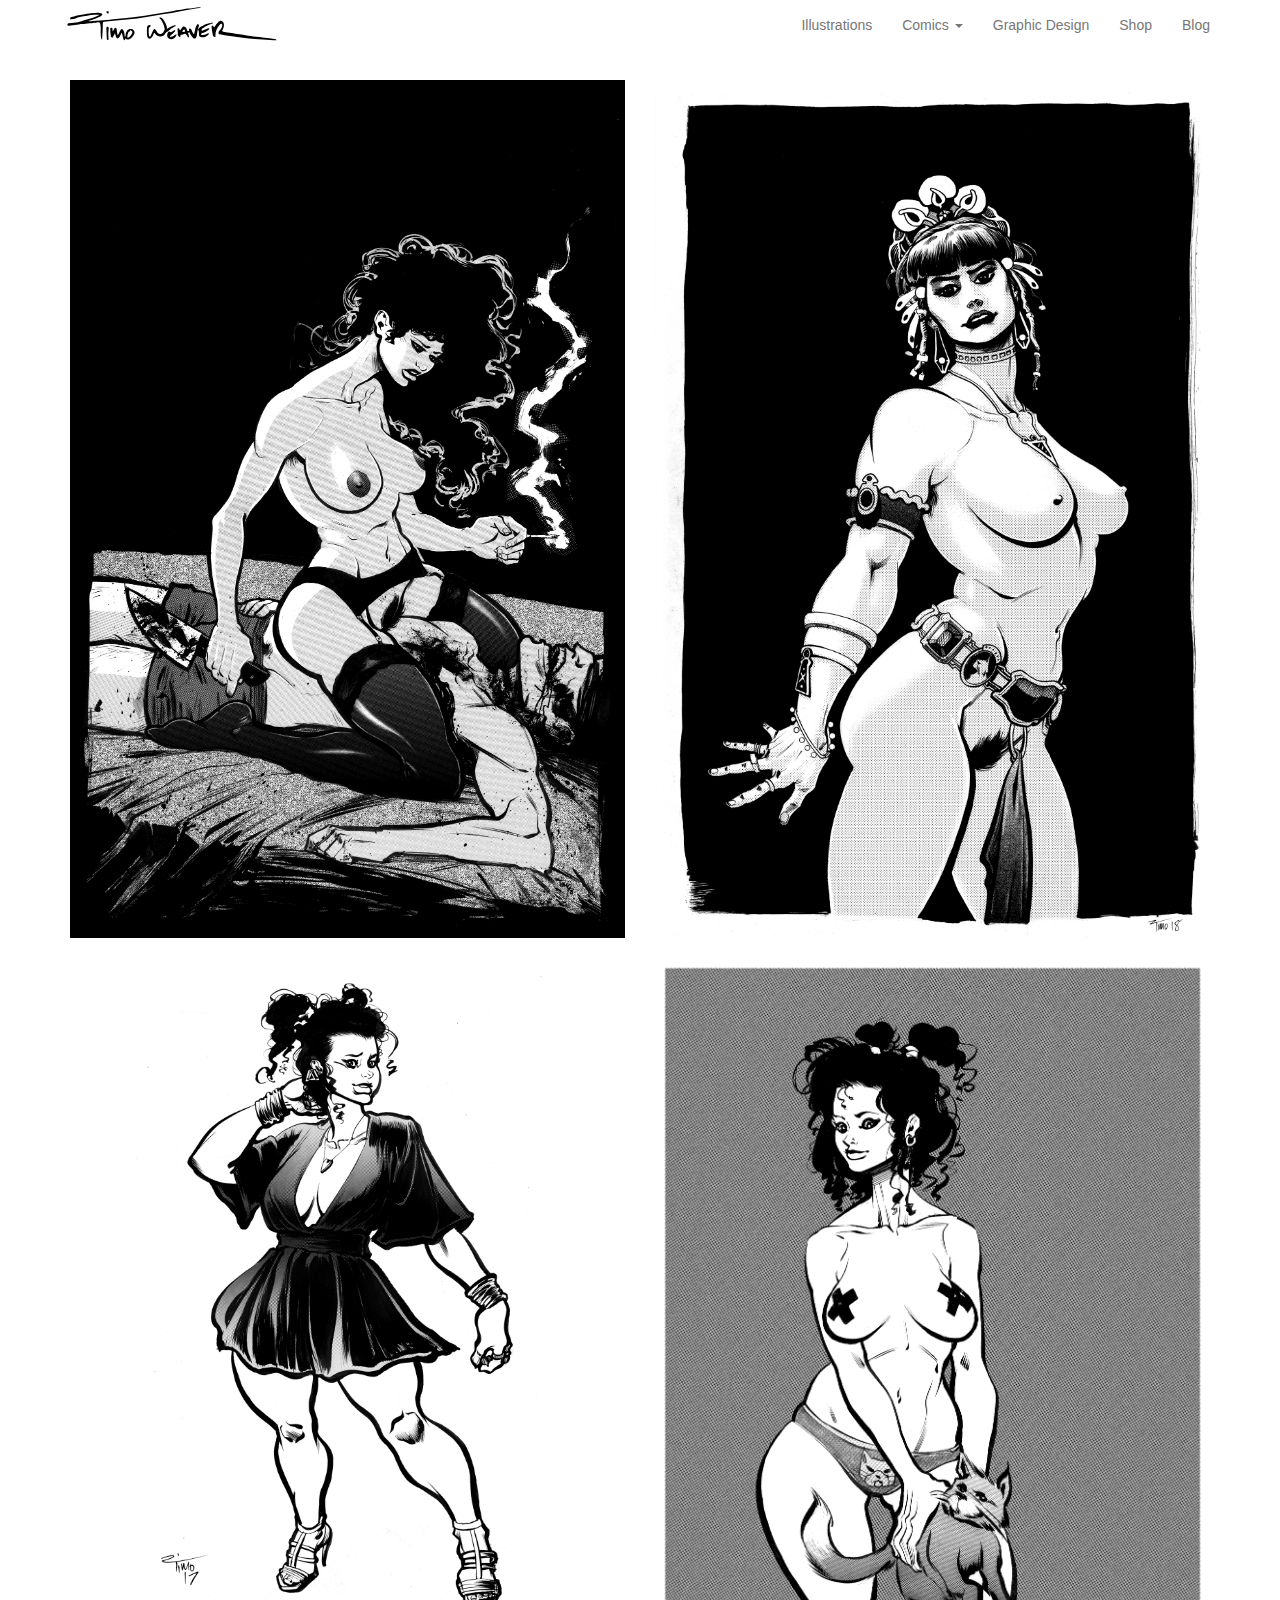
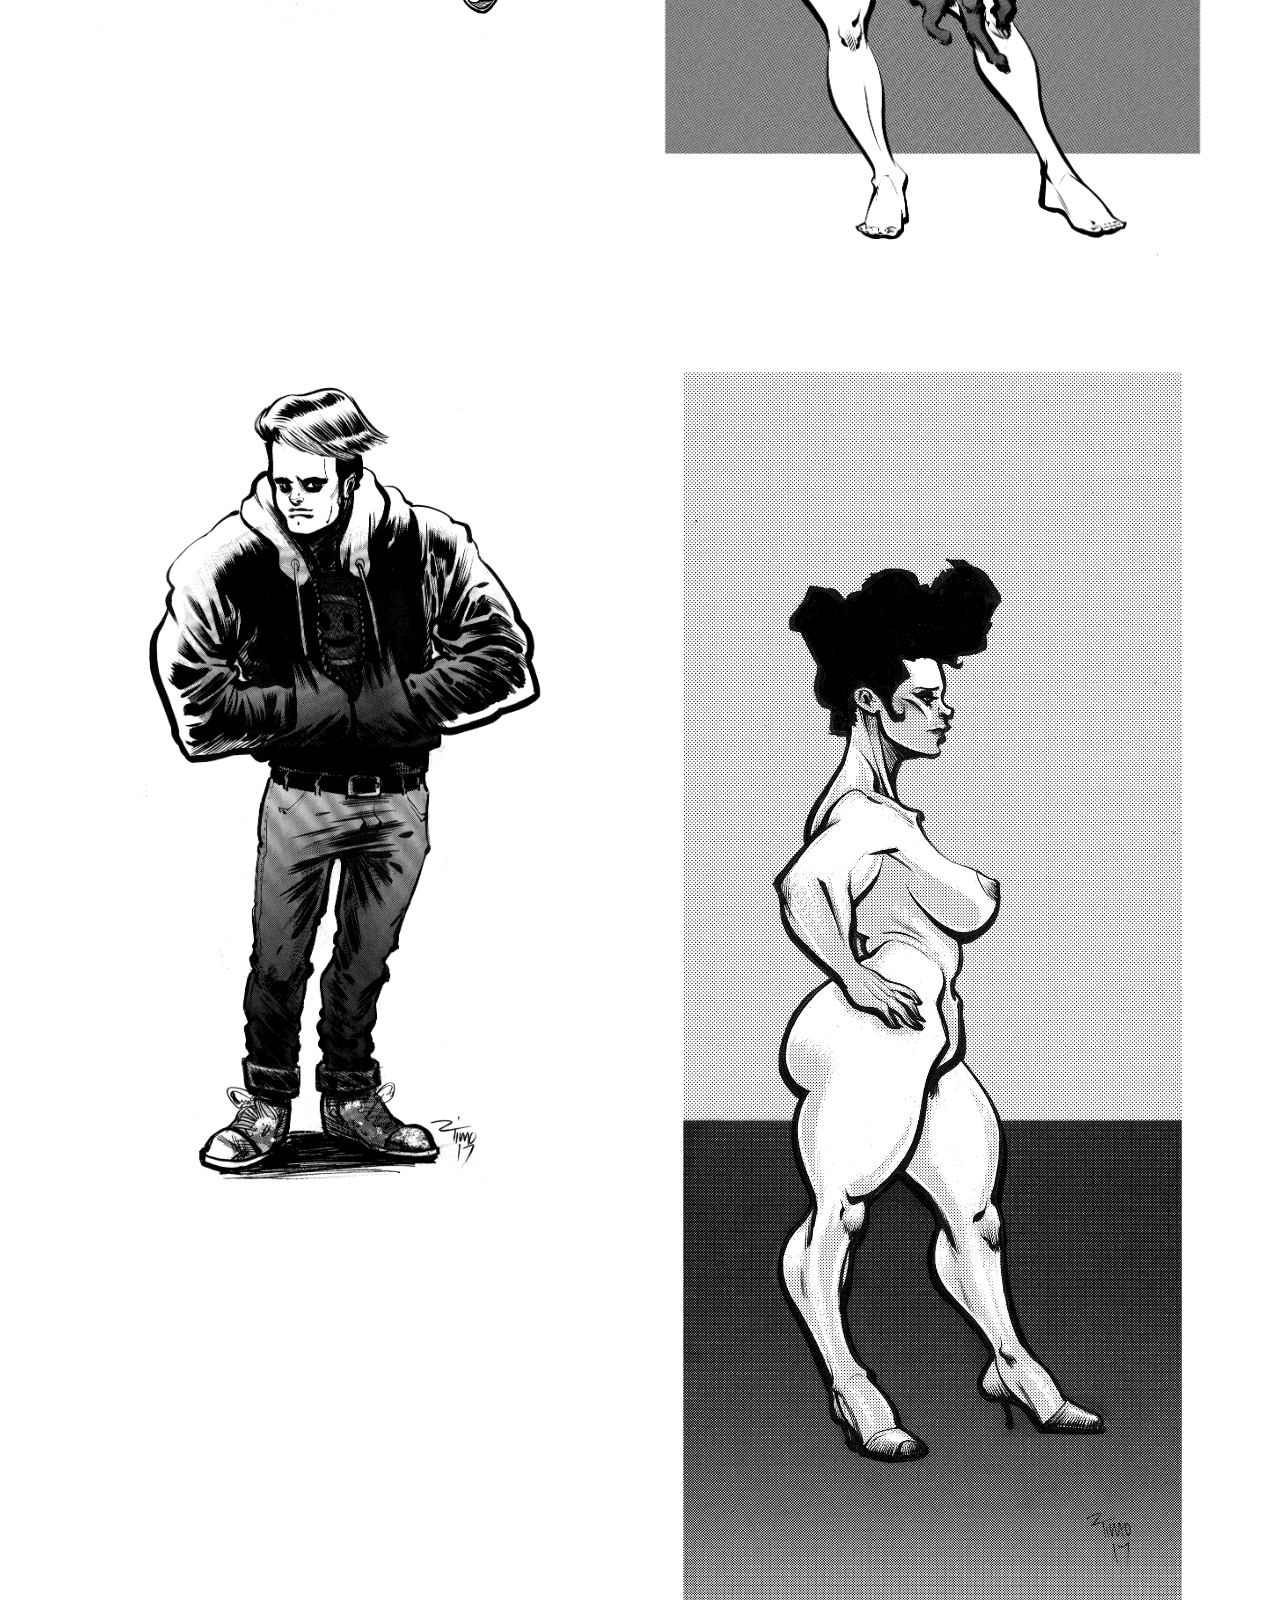
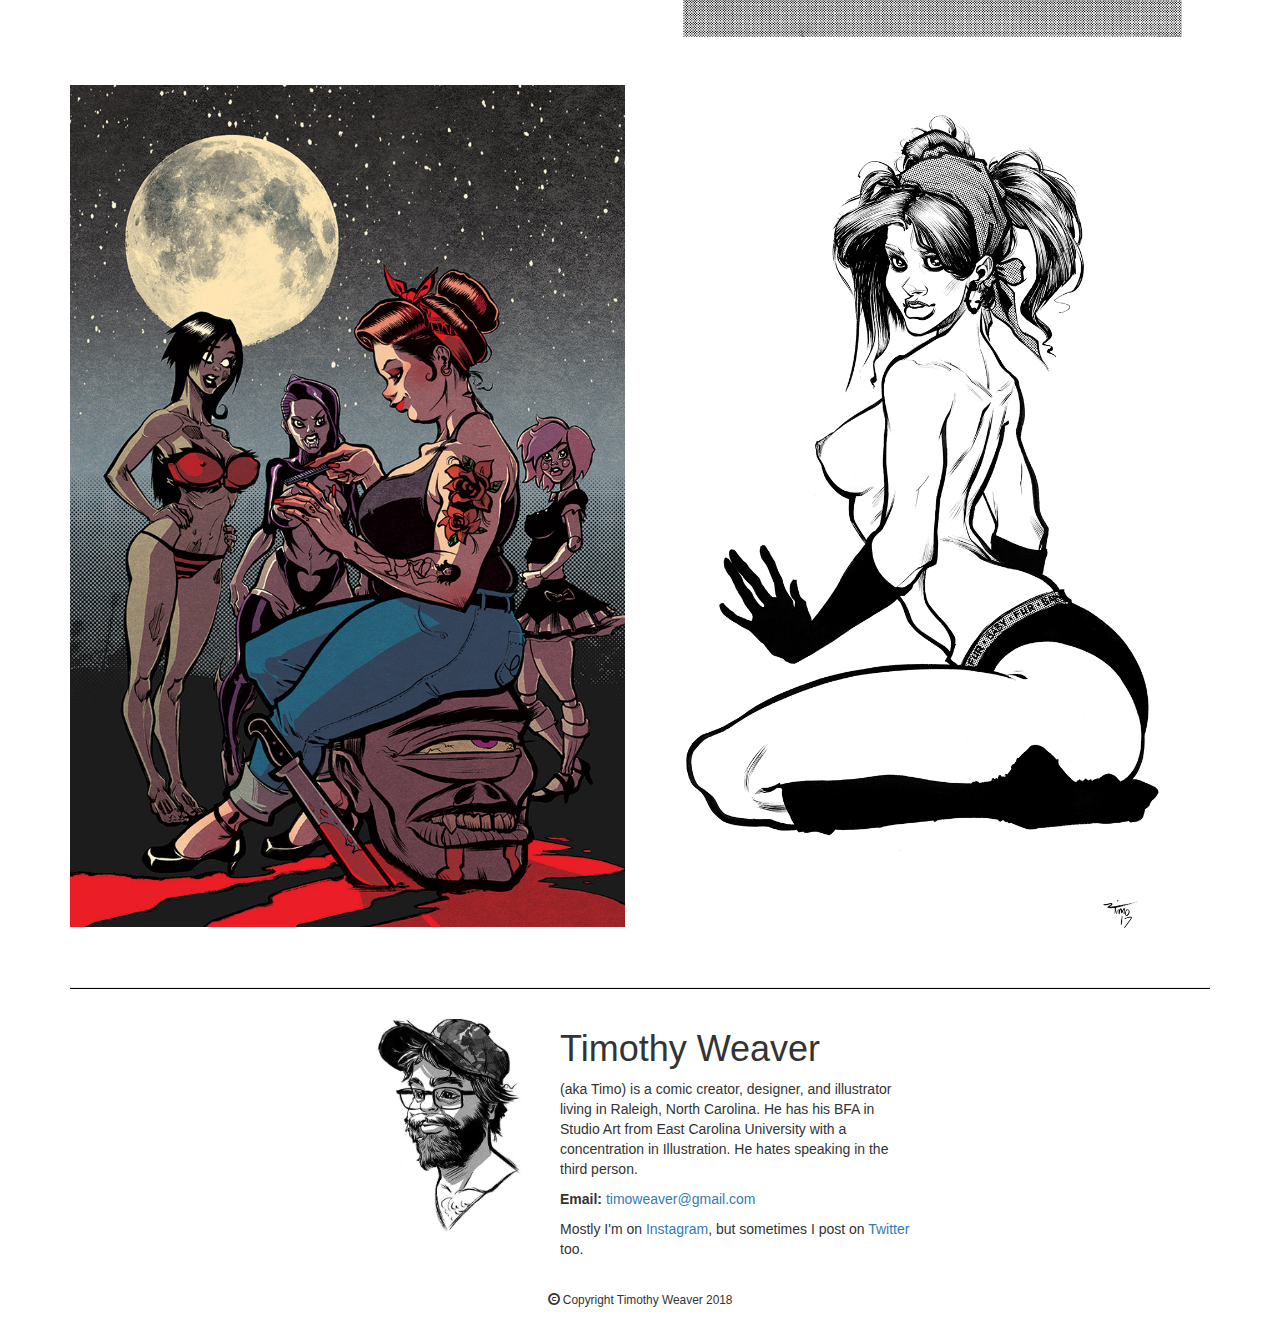
==== index.html @ 58c7487f "fixxed footer and nav load fuckups" ====
<!DOCTYPE html>
<html>

<head>
    <title>Timothy Weaver AKA Timo | Illustration | Comics</title>
    <meta name="viewport" content="width=device-width, initial-scale=1.0">
	<meta name="description=" content="Illustrations and Comic Art by Timothy Weaver, AKA Timo.  Created with Brush and Ink and Zipatones and probably contain nudity.">
    <link href="css/bootstrap.min.css" rel="stylesheet">
    <link href="css/styles.css" rel="stylesheet">
    <link rel="apple-touch-icon" sizes="57x57" href="/apple-icon-57x57.png">
	<link rel="apple-touch-icon" sizes="60x60" href="/apple-icon-60x60.png">
	<link rel="apple-touch-icon" sizes="72x72" href="/apple-icon-72x72.png">
	<link rel="apple-touch-icon" sizes="76x76" href="/apple-icon-76x76.png">
	<link rel="apple-touch-icon" sizes="114x114" href="/apple-icon-114x114.png">
	<link rel="apple-touch-icon" sizes="120x120" href="/apple-icon-120x120.png">
	<link rel="apple-touch-icon" sizes="144x144" href="/apple-icon-144x144.png">
	<link rel="apple-touch-icon" sizes="152x152" href="/apple-icon-152x152.png">
	<link rel="apple-touch-icon" sizes="180x180" href="/apple-icon-180x180.png">
	<link rel="icon" type="image/png" sizes="192x192"  href="/android-icon-192x192.png">
	<link rel="icon" type="image/png" sizes="32x32" href="/favicon-32x32.png">
	<link rel="icon" type="image/png" sizes="96x96" href="/favicon-96x96.png">
	<link rel="icon" type="image/png" sizes="16x16" href="/favicon-16x16.png">
	<link rel="manifest" href="/manifest.json">
	<meta name="msapplication-TileColor" content="#ffffff">
	<meta name="msapplication-TileImage" content="/ms-icon-144x144.png">
	<meta name="theme-color" content="#ffffff">
    <meta name="msapplication-config" content="/browserconfig.xml">

    <script src="https://ajax.googleapis.com/ajax/libs/jquery/1.11.2/jquery.min.js"></script>
    <script src="js/bootstrap.js"></script>
    <script src="js/mod.js"></script>
    <script type="text/javascript"></script>
</head>

<body>

    <!--NAVBAR-->
    <nav>
        <nav class="navbar navbar-default navbar-custom navbar-static-top">
            <div class="container" id="nav">
                <script>
                    $("#nav").load("nav.html");
                </script>
            </div>
        </nav>
    </nav>
    <!--NAVBAR-->



    <!--Internal-->
    <div class="container">
        <div class="row">
			<div class="col-xs-12 col-sm-6" itemscope itemtype="https://schema.org/VisualArtwork">
                <img class="img-responsive center-block illustration" src="img/knifin.png" alt="illustration ink drawing nude halftone cheesecake " itemprop="image">
            </div>
			<div class="col-xs-12 col-sm-6" itemscope itemtype="https://schema.org/VisualArtwork">
                <img class="img-responsive center-block illustration" src="img/old-french.png" alt="illustration ink drawing" itemprop="image">                
            </div>
			<div class="clearfix"></div>
            <div class="col-xs-12 col-sm-6" itemscope itemtype="https://schema.org/VisualArtwork">
                <img class="img-responsive center-block illustration" src="img/flowy-dress-web.png" alt="illustration ink drawing" itemprop="image">
            </div>
            <div class="col-xs-12 col-sm-6" itemscope itemtype="https://schema.org/VisualArtwork">
                <img class="img-responsive center-block illustration" src="img/lastof2017.png" alt="illustration cheesecake pinup" itemprop="image">
            </div>
			<div class="clearfix"></div>
            <div class="col-xs-12 col-sm-6" itemscope itemtype="https://schema.org/VisualArtwork">
                <img class="img-responsive center-block illustration" src="img/bryan-tone.png" alt="illustration ink drawing" itemprop="image">
            </div>
            <div class="col-xs-12 col-sm-6" itemscope itemtype="https://schema.org/VisualArtwork">
                <img class="img-responsive center-block illustration" src="img/slimthick.png" alt="illustration ink drawing" itemprop="image">
            </div>
			<div class="clearfix"></div>
            <div class="col-xs-12 col-sm-6" itemscope itemtype="https://schema.org/VisualArtwork">
                <img class="img-responsive center-block illustration" src="img/blackbetty.jpg" alt="illustration ink drawing" itemprop="image">
            </div>
            <div class="col-xs-12 col-sm-6" itemscope itemtype="https://schema.org/VisualArtwork">
                <img class="img-responsive center-block illustration" src="/img/furbabyundies.png" alt="illustration ink drawing" itemprop="image">
            </div>
        </div>
<!--footer-->
        <div id="footer">
            <script>
                $("#footer").load("footer.html");
            </script>
        </div>
    </div>
</body>

</html>
---- css/styles.css ----
.logo {
		height:26pt;
        max-width: 100%;
		margin-top:-4%;
}

.gd {
		width:100%;
}

.navbar-default {
    background: rgba(255, 255, 255, 0);
	border: 0px;
}

h1	{
	font-weight:200;
	font-family: "Helvetica Neue", Helvetica, Arial, sans-serif;
}

hr {
    height: 1px;
    background-color:#000;
    margin-top: 20px;
    margin-bottom: 20px;
    width: 100%;
}

.illustration{
    
    padding: 10px 0 10px 0;
}
.navbar-brand{
    
    padding: 15px 10px;
}
.dropdown-menu {
    border: 0px;
    border-radius: 0px;
    -webkit-box-shadow: 0 3px 6px rgba(0,0,0,.1);
    /* box-shadow: 0 6px 12px rgba(0,0,0,.1); */

}
.mt-1
{
    margin-top: 1em;
    
}
.mb-1
{
    margin-bottom: 1em;
    
}
.navbar-default .navbar-toggle {
    border: 0px;
}
.navbar-default .navbar-collapse, .navbar-default .navbar-form {
    border: 0px;
}
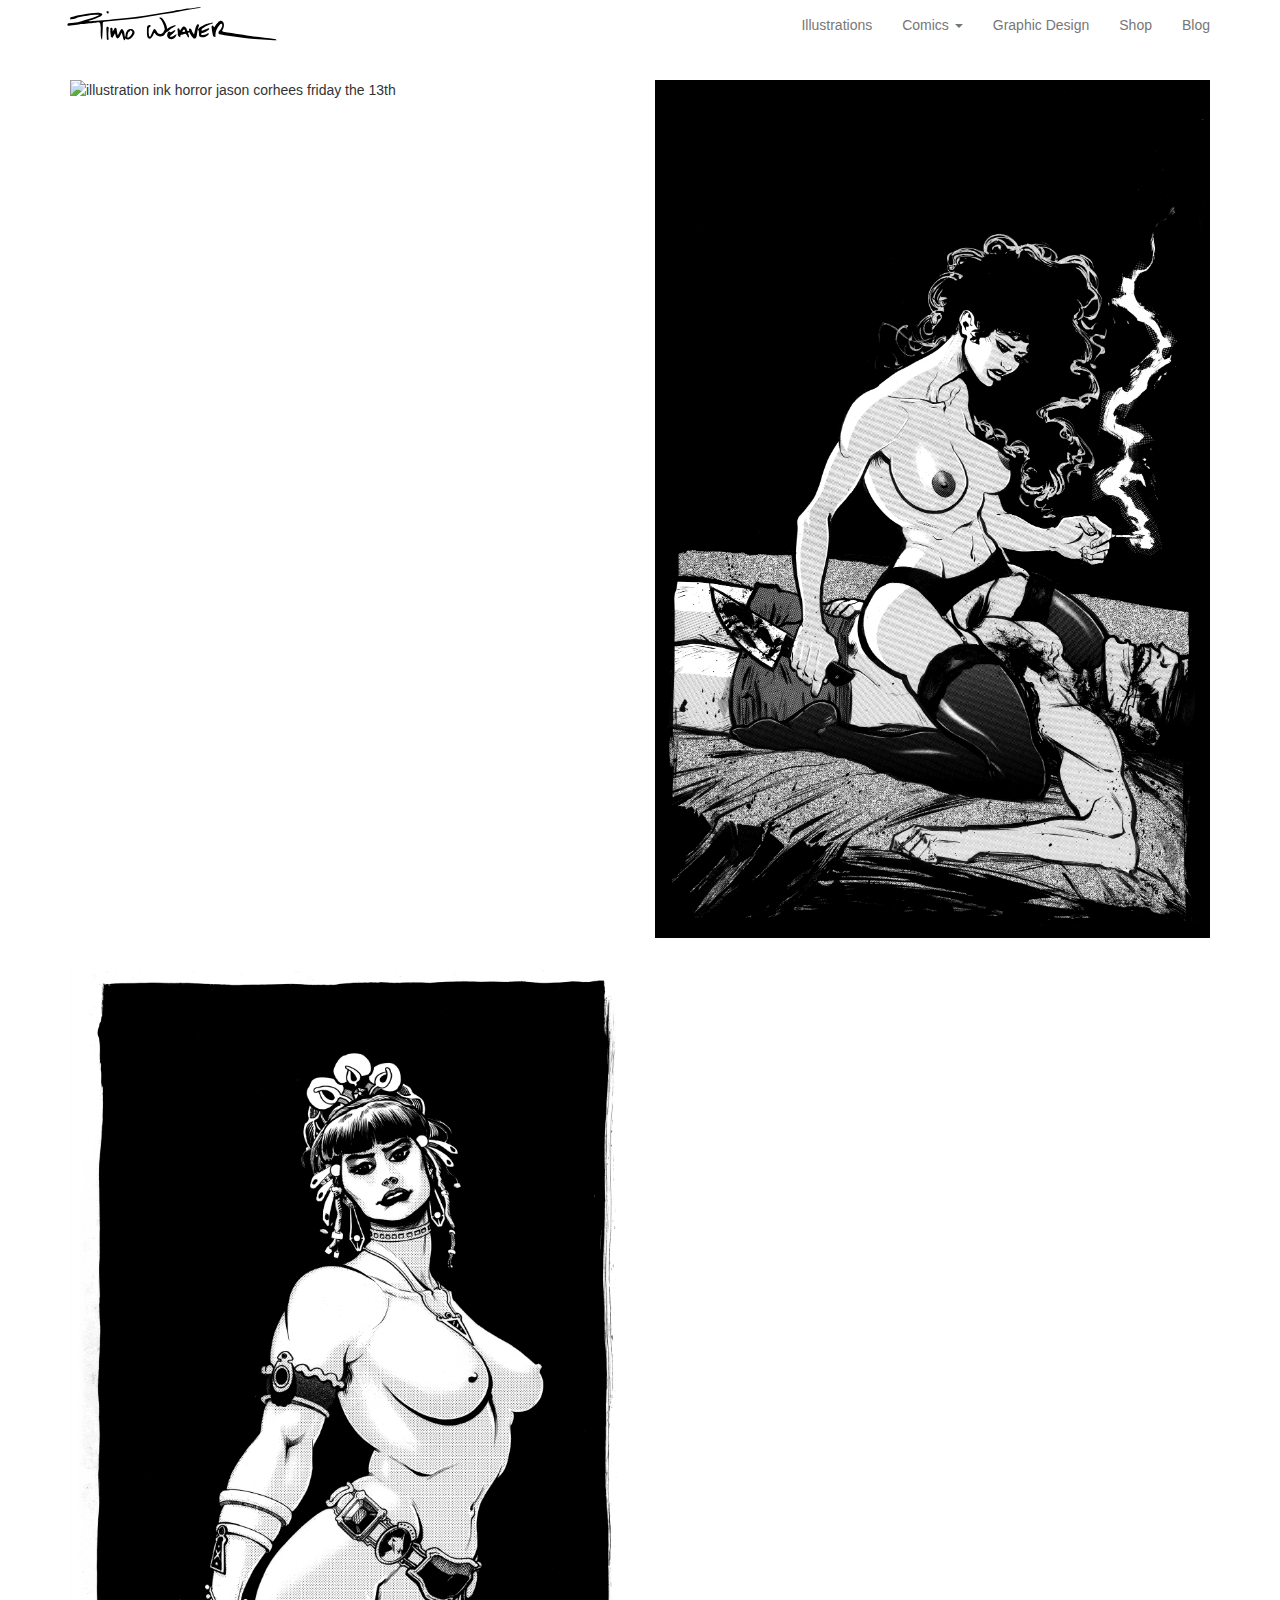
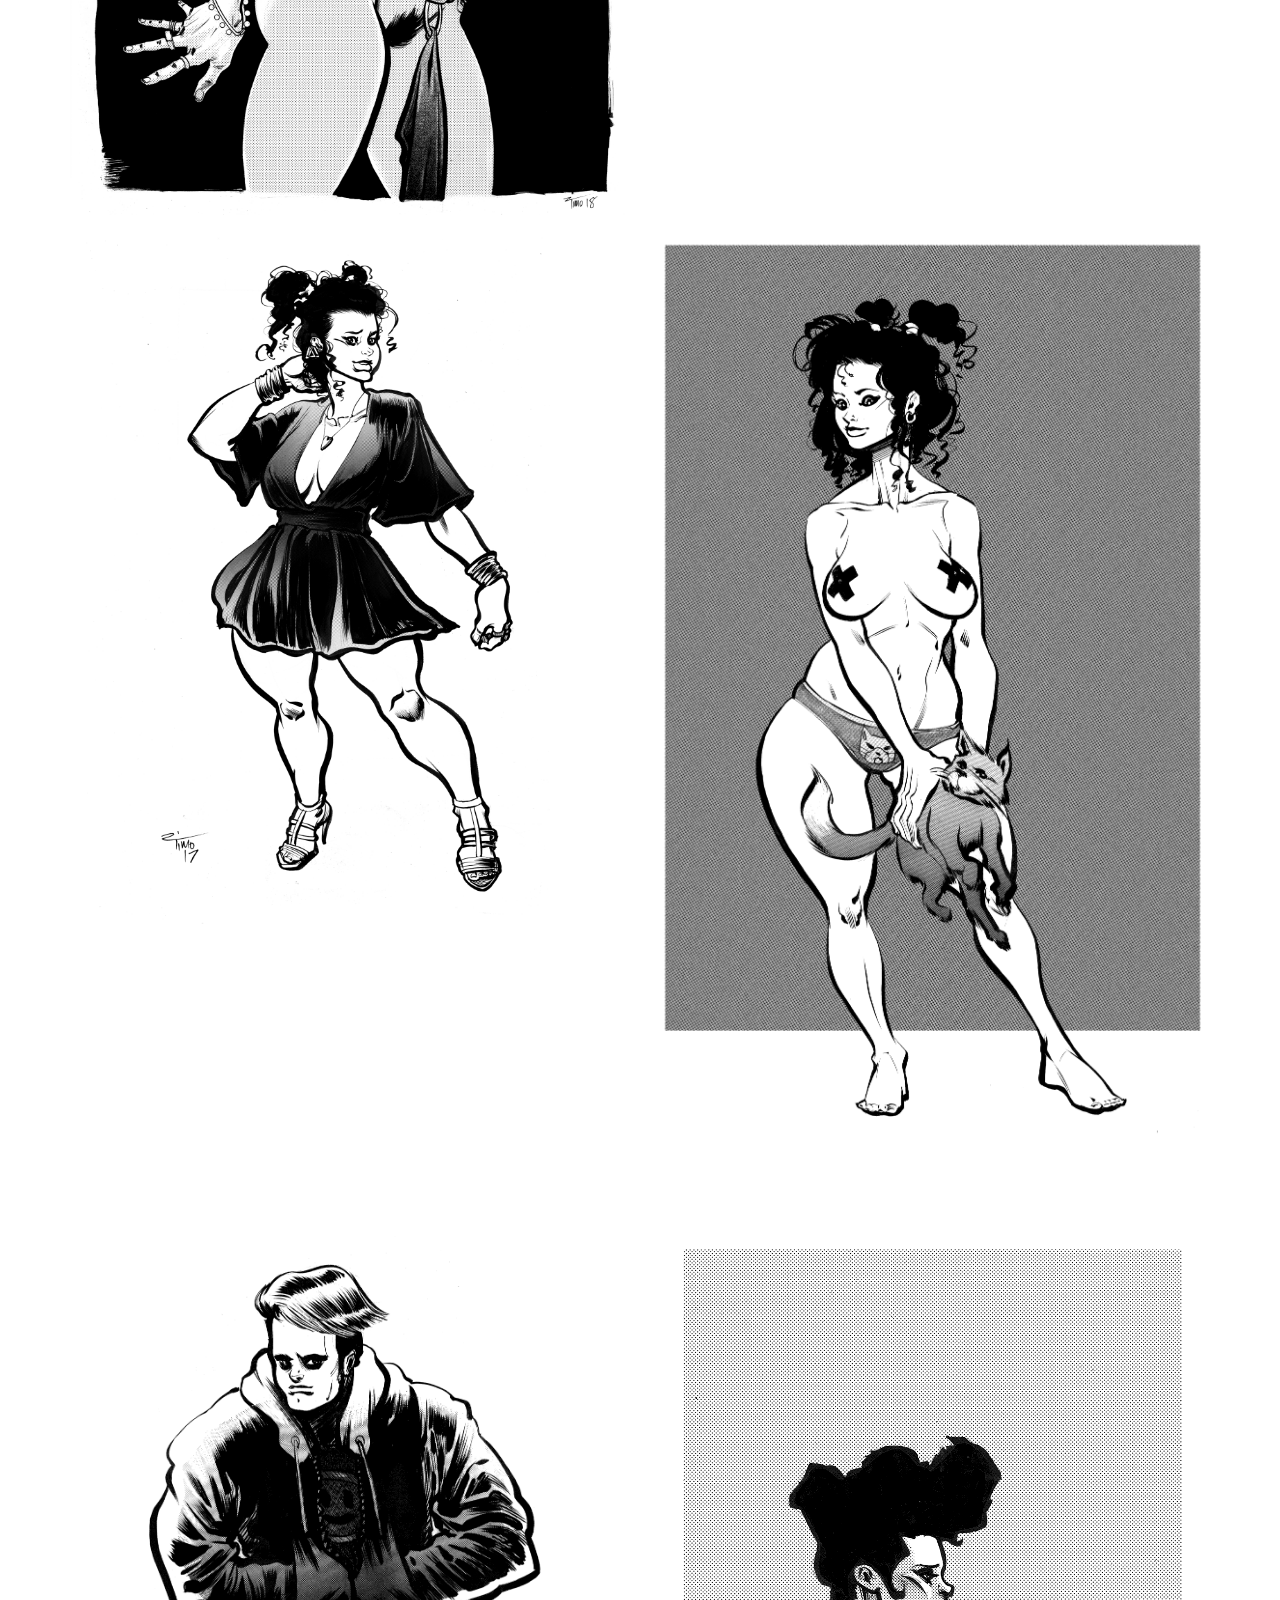
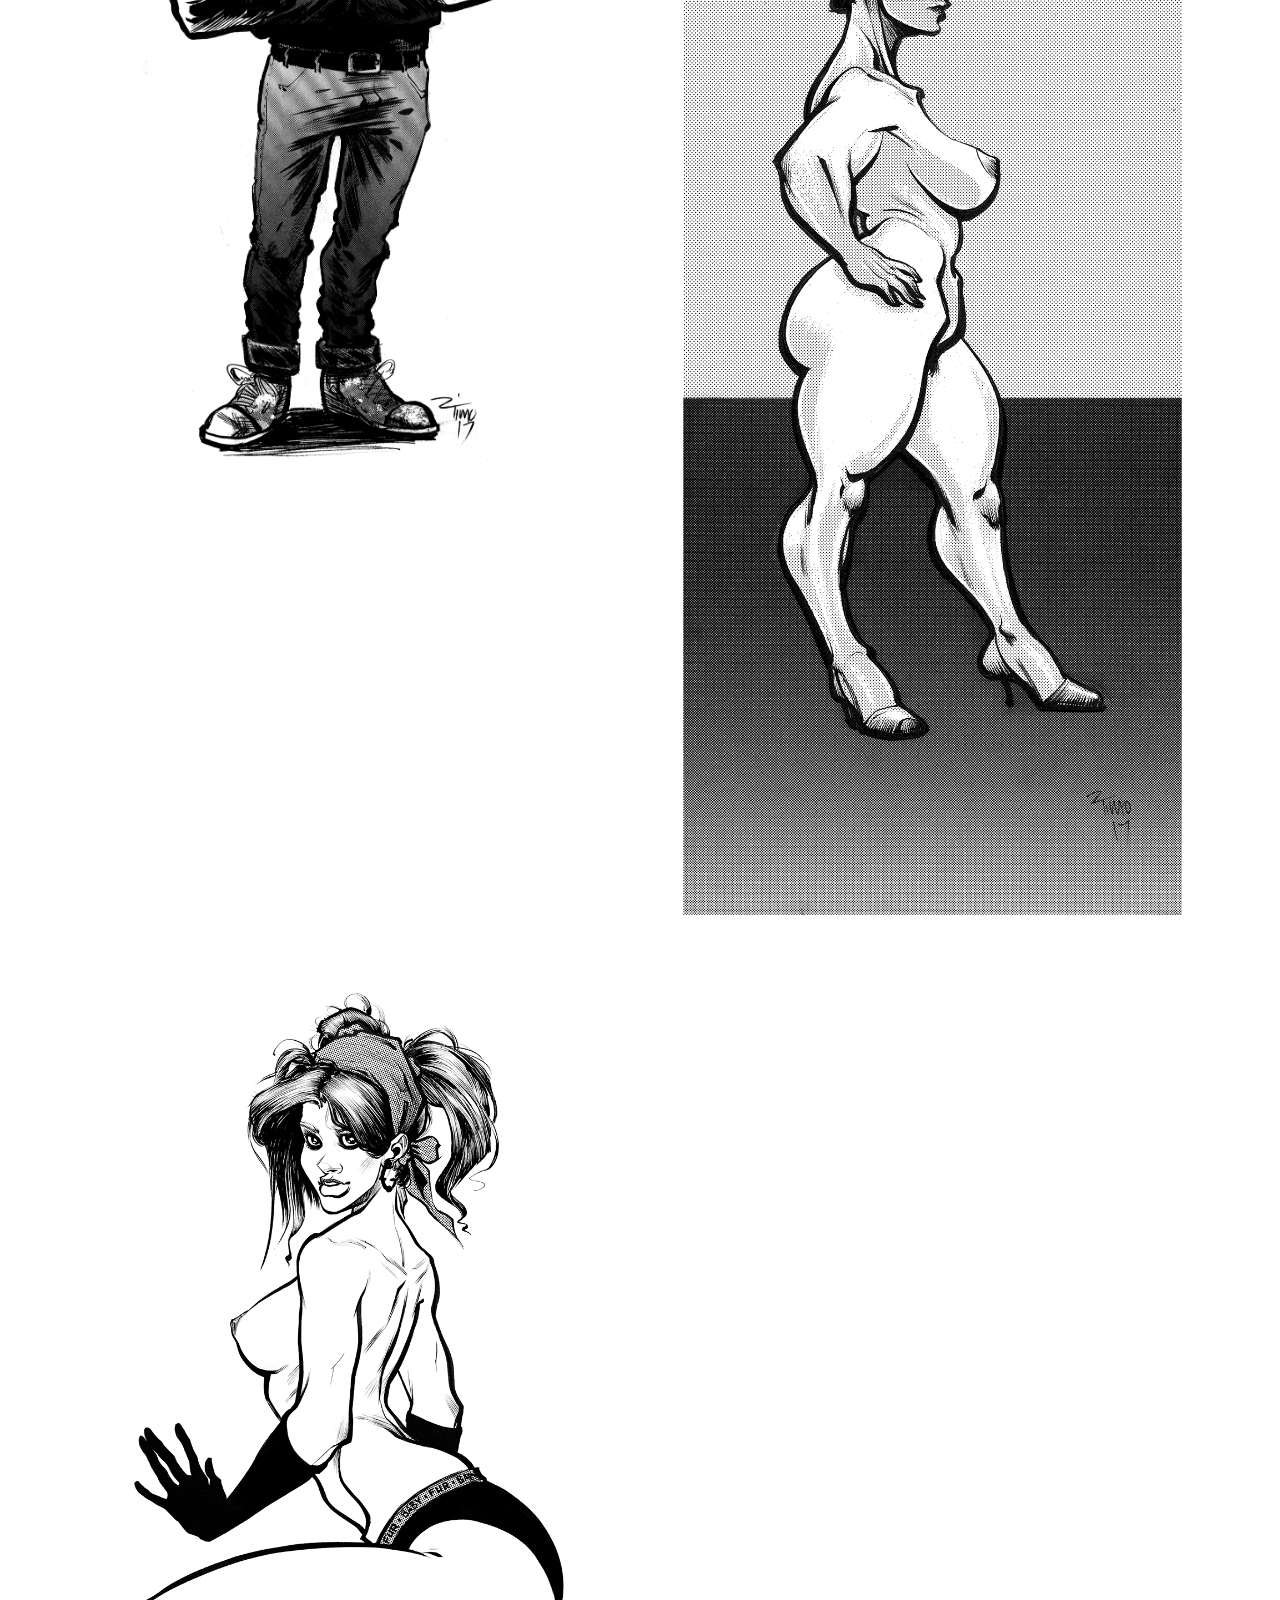
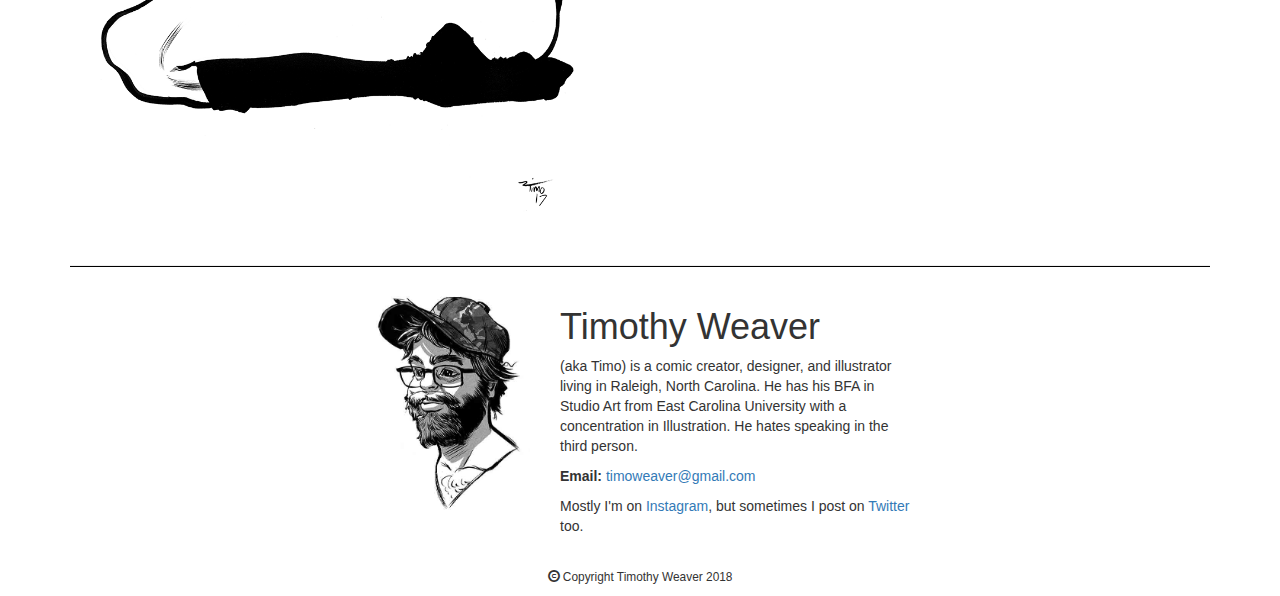
==== commit 202339a8: "Jason update" ====
--- a/index.html
+++ b/index.html
@@ -51,6 +51,9 @@
     <!--Internal-->
     <div class="container">
         <div class="row">
+		   <div class="col-xs-12 col-sm-6" itemscope itemtype="https://schema.org/VisualArtwork">
+                <img class="img-responsive center-block illustration" src="img/jasonvorhees.jpg" alt="illustration ink horror jason corhees friday the 13th" itemprop="image">
+            </div>
 			<div class="col-xs-12 col-sm-6" itemscope itemtype="https://schema.org/VisualArtwork">
                 <img class="img-responsive center-block illustration" src="img/knifin.png" alt="illustration ink drawing nude halftone cheesecake " itemprop="image">
             </div>
@@ -73,9 +76,6 @@
             </div>
 			<div class="clearfix"></div>
             <div class="col-xs-12 col-sm-6" itemscope itemtype="https://schema.org/VisualArtwork">
-                <img class="img-responsive center-block illustration" src="img/blackbetty.jpg" alt="illustration ink drawing" itemprop="image">
-            </div>
-            <div class="col-xs-12 col-sm-6" itemscope itemtype="https://schema.org/VisualArtwork">
                 <img class="img-responsive center-block illustration" src="/img/furbabyundies.png" alt="illustration ink drawing" itemprop="image">
             </div>
         </div>
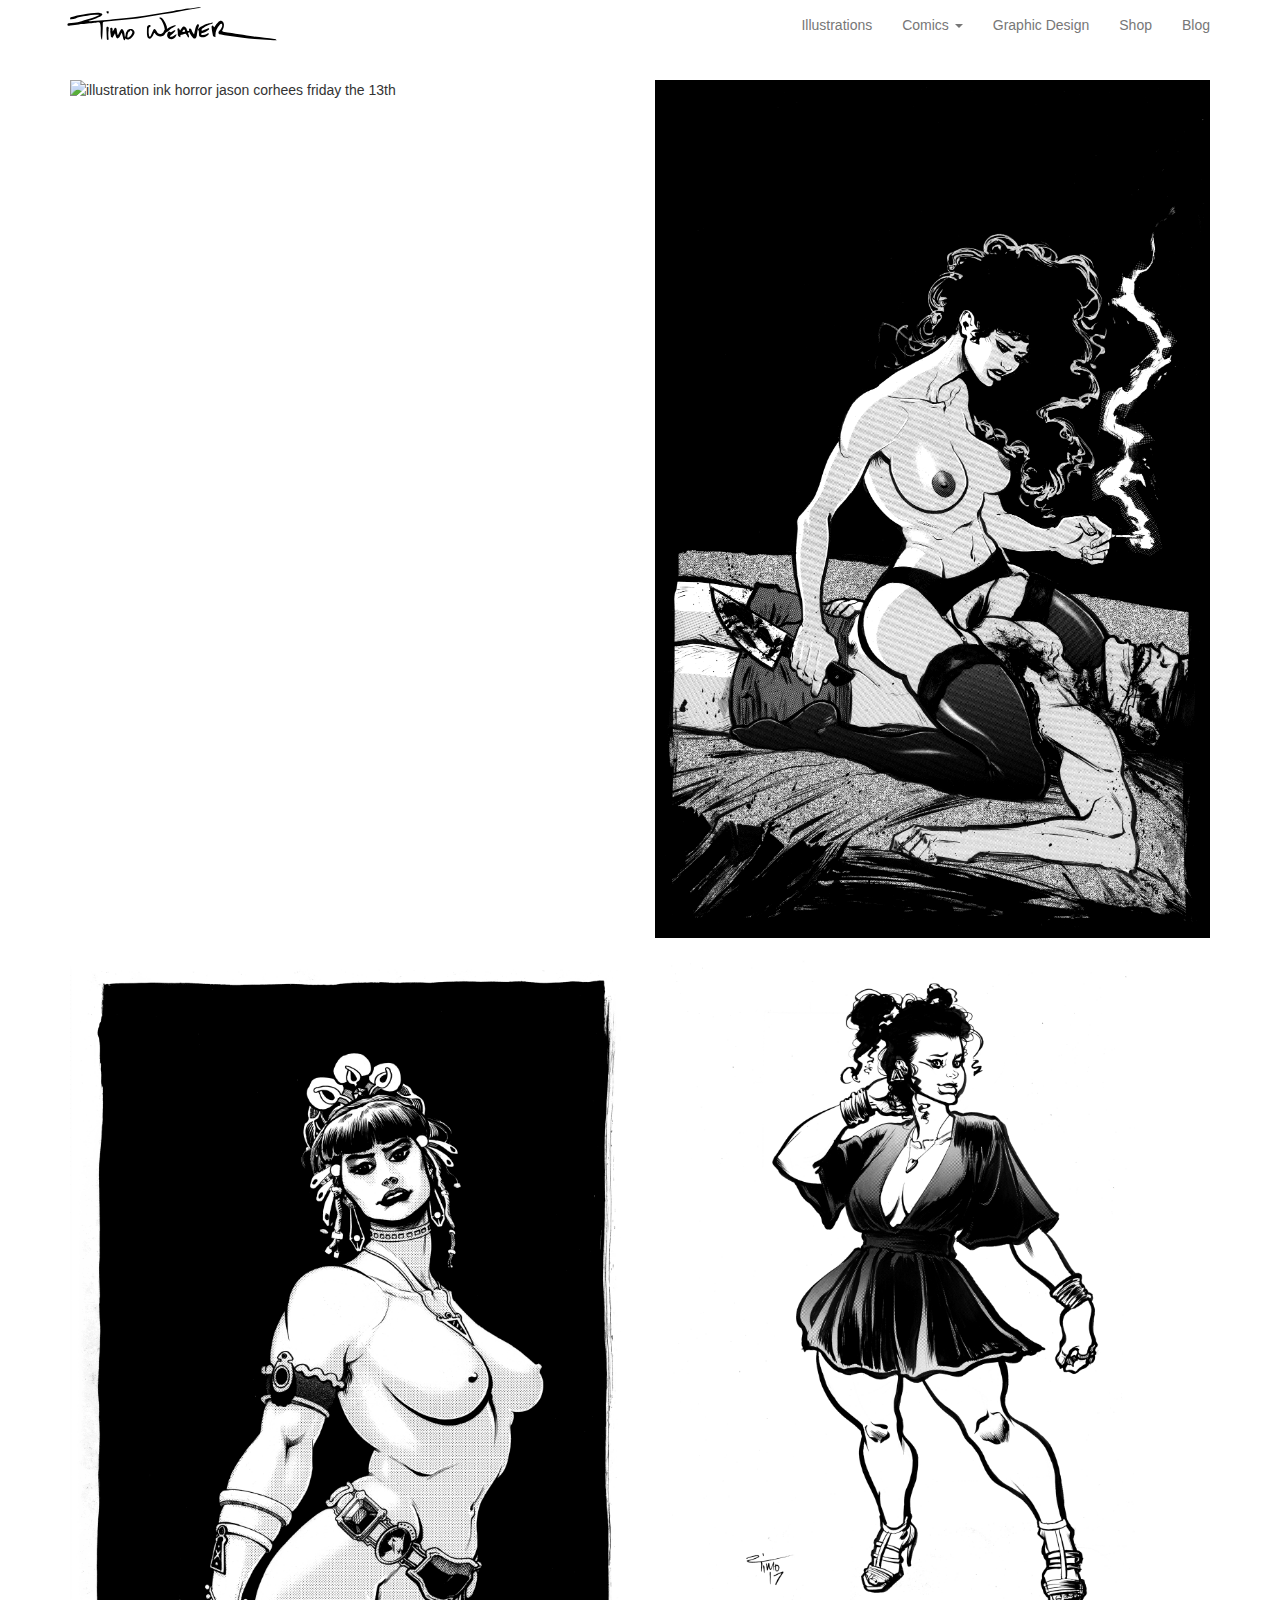
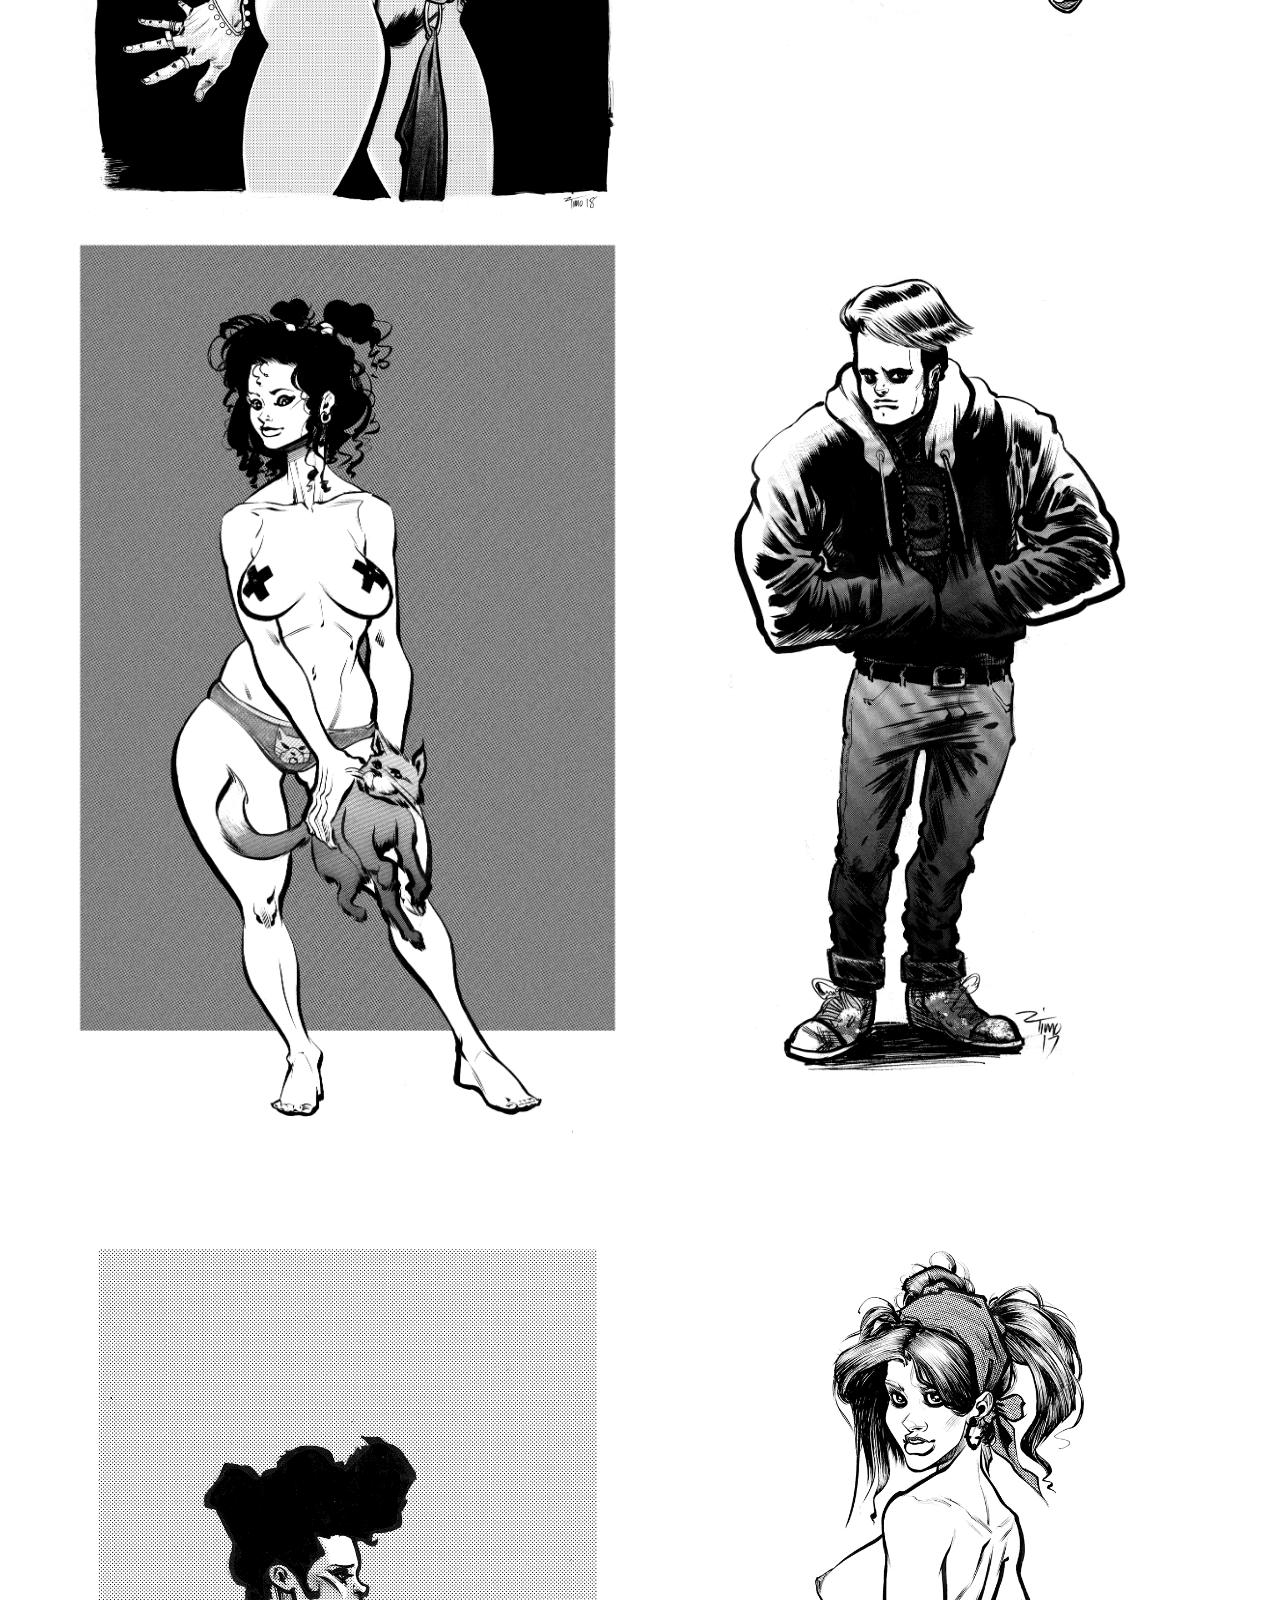
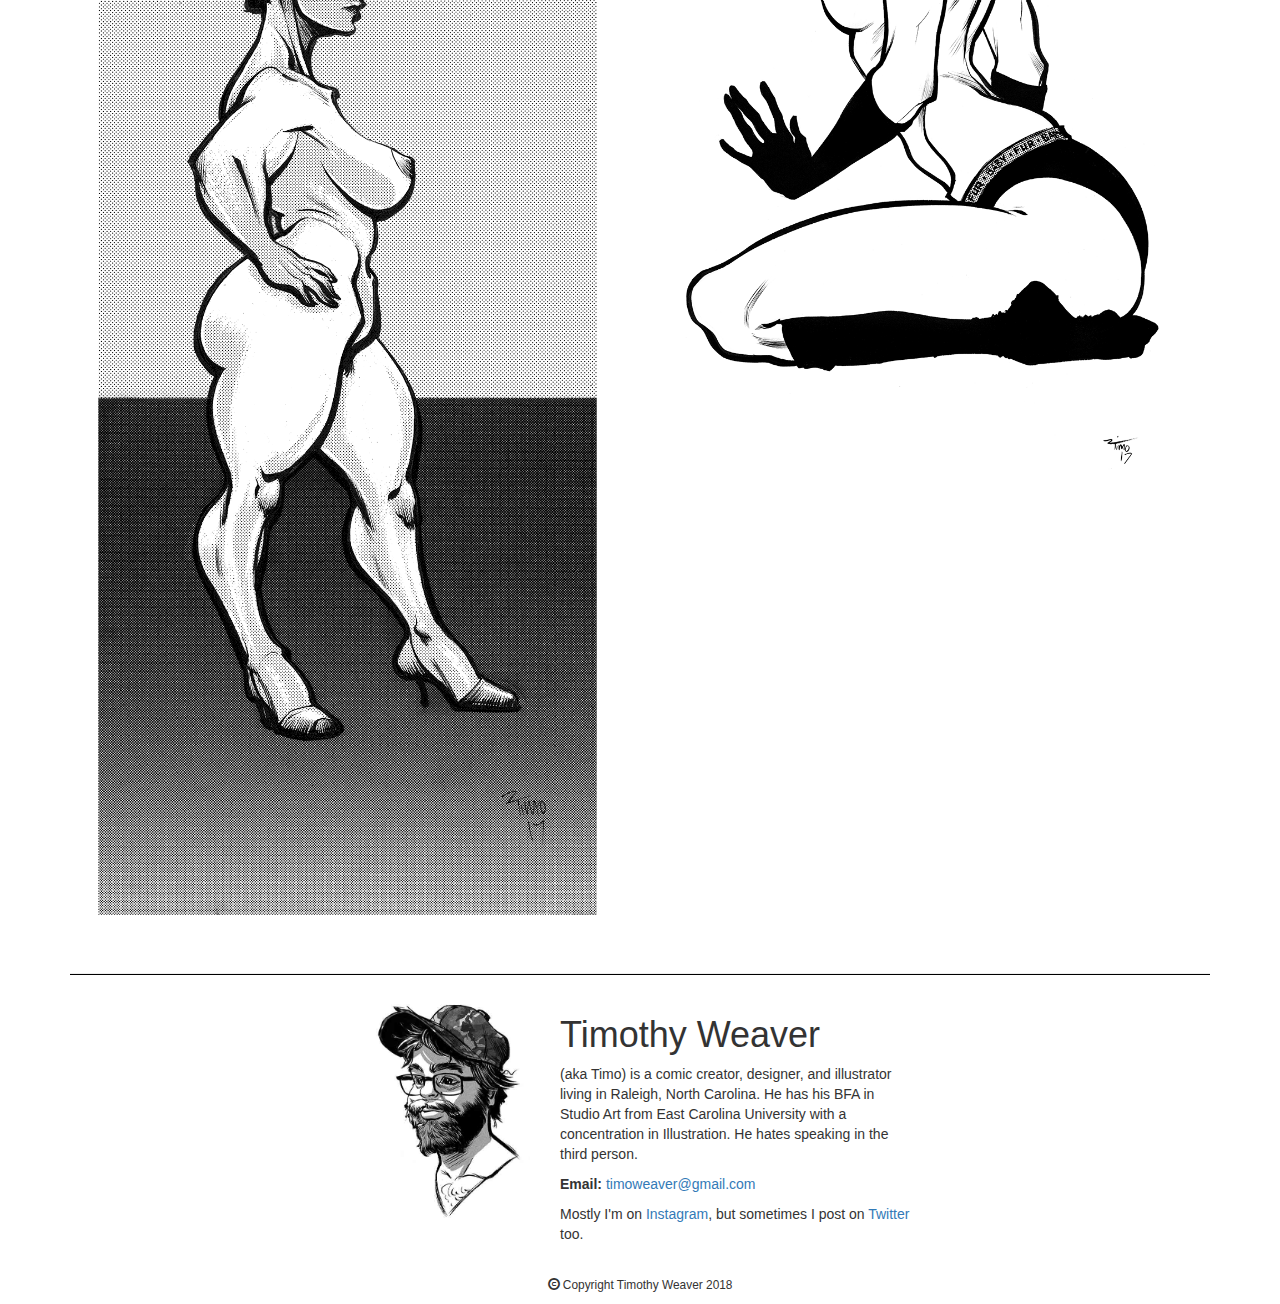
==== commit 4c6fe9c3: "forgot clearfixes" ====
--- a/index.html
+++ b/index.html
@@ -57,24 +57,24 @@
 			<div class="col-xs-12 col-sm-6" itemscope itemtype="https://schema.org/VisualArtwork">
                 <img class="img-responsive center-block illustration" src="img/knifin.png" alt="illustration ink drawing nude halftone cheesecake " itemprop="image">
             </div>
+			<div class="clearfix"></div>
 			<div class="col-xs-12 col-sm-6" itemscope itemtype="https://schema.org/VisualArtwork">
                 <img class="img-responsive center-block illustration" src="img/old-french.png" alt="illustration ink drawing" itemprop="image">                
             </div>
-			<div class="clearfix"></div>
             <div class="col-xs-12 col-sm-6" itemscope itemtype="https://schema.org/VisualArtwork">
                 <img class="img-responsive center-block illustration" src="img/flowy-dress-web.png" alt="illustration ink drawing" itemprop="image">
             </div>
+			<div class="clearfix"></div>
             <div class="col-xs-12 col-sm-6" itemscope itemtype="https://schema.org/VisualArtwork">
                 <img class="img-responsive center-block illustration" src="img/lastof2017.png" alt="illustration cheesecake pinup" itemprop="image">
             </div>
-			<div class="clearfix"></div>
             <div class="col-xs-12 col-sm-6" itemscope itemtype="https://schema.org/VisualArtwork">
                 <img class="img-responsive center-block illustration" src="img/bryan-tone.png" alt="illustration ink drawing" itemprop="image">
             </div>
+			<div class="clearfix"></div>
             <div class="col-xs-12 col-sm-6" itemscope itemtype="https://schema.org/VisualArtwork">
                 <img class="img-responsive center-block illustration" src="img/slimthick.png" alt="illustration ink drawing" itemprop="image">
             </div>
-			<div class="clearfix"></div>
             <div class="col-xs-12 col-sm-6" itemscope itemtype="https://schema.org/VisualArtwork">
                 <img class="img-responsive center-block illustration" src="/img/furbabyundies.png" alt="illustration ink drawing" itemprop="image">
             </div>
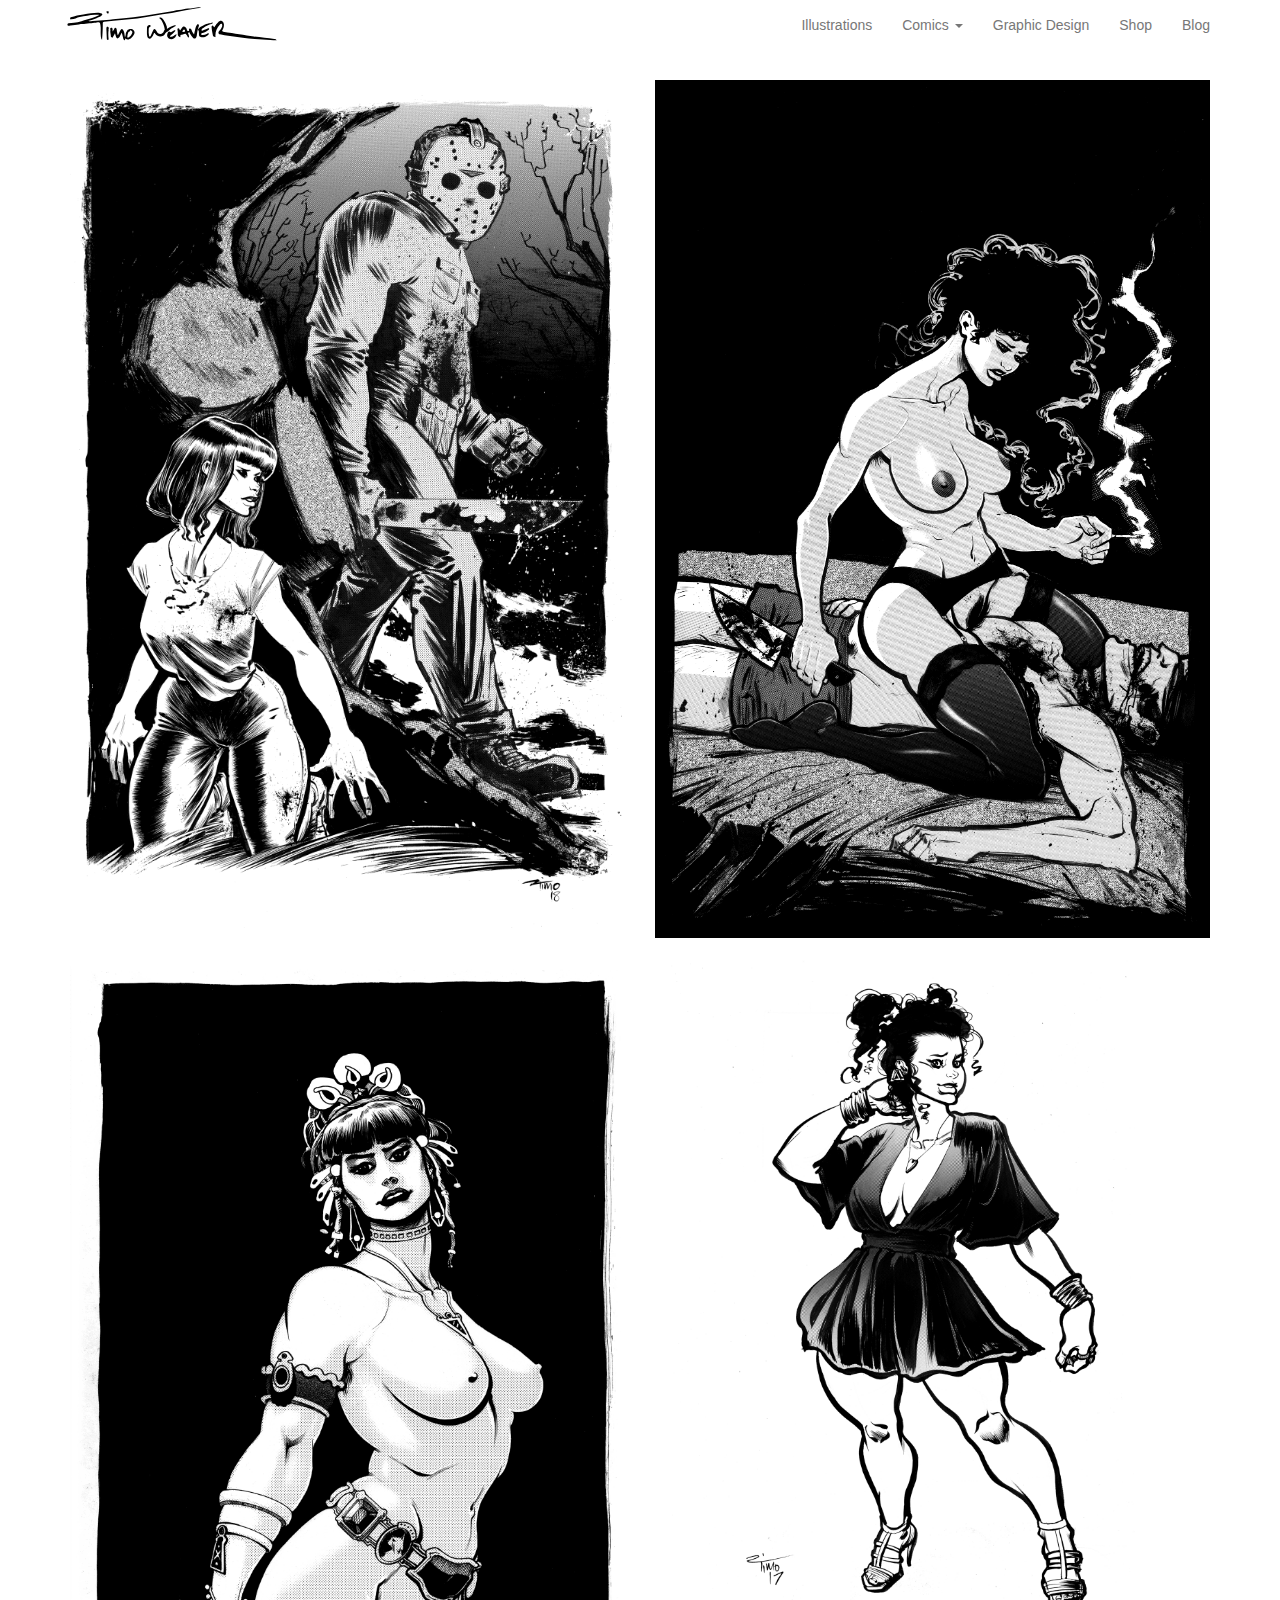
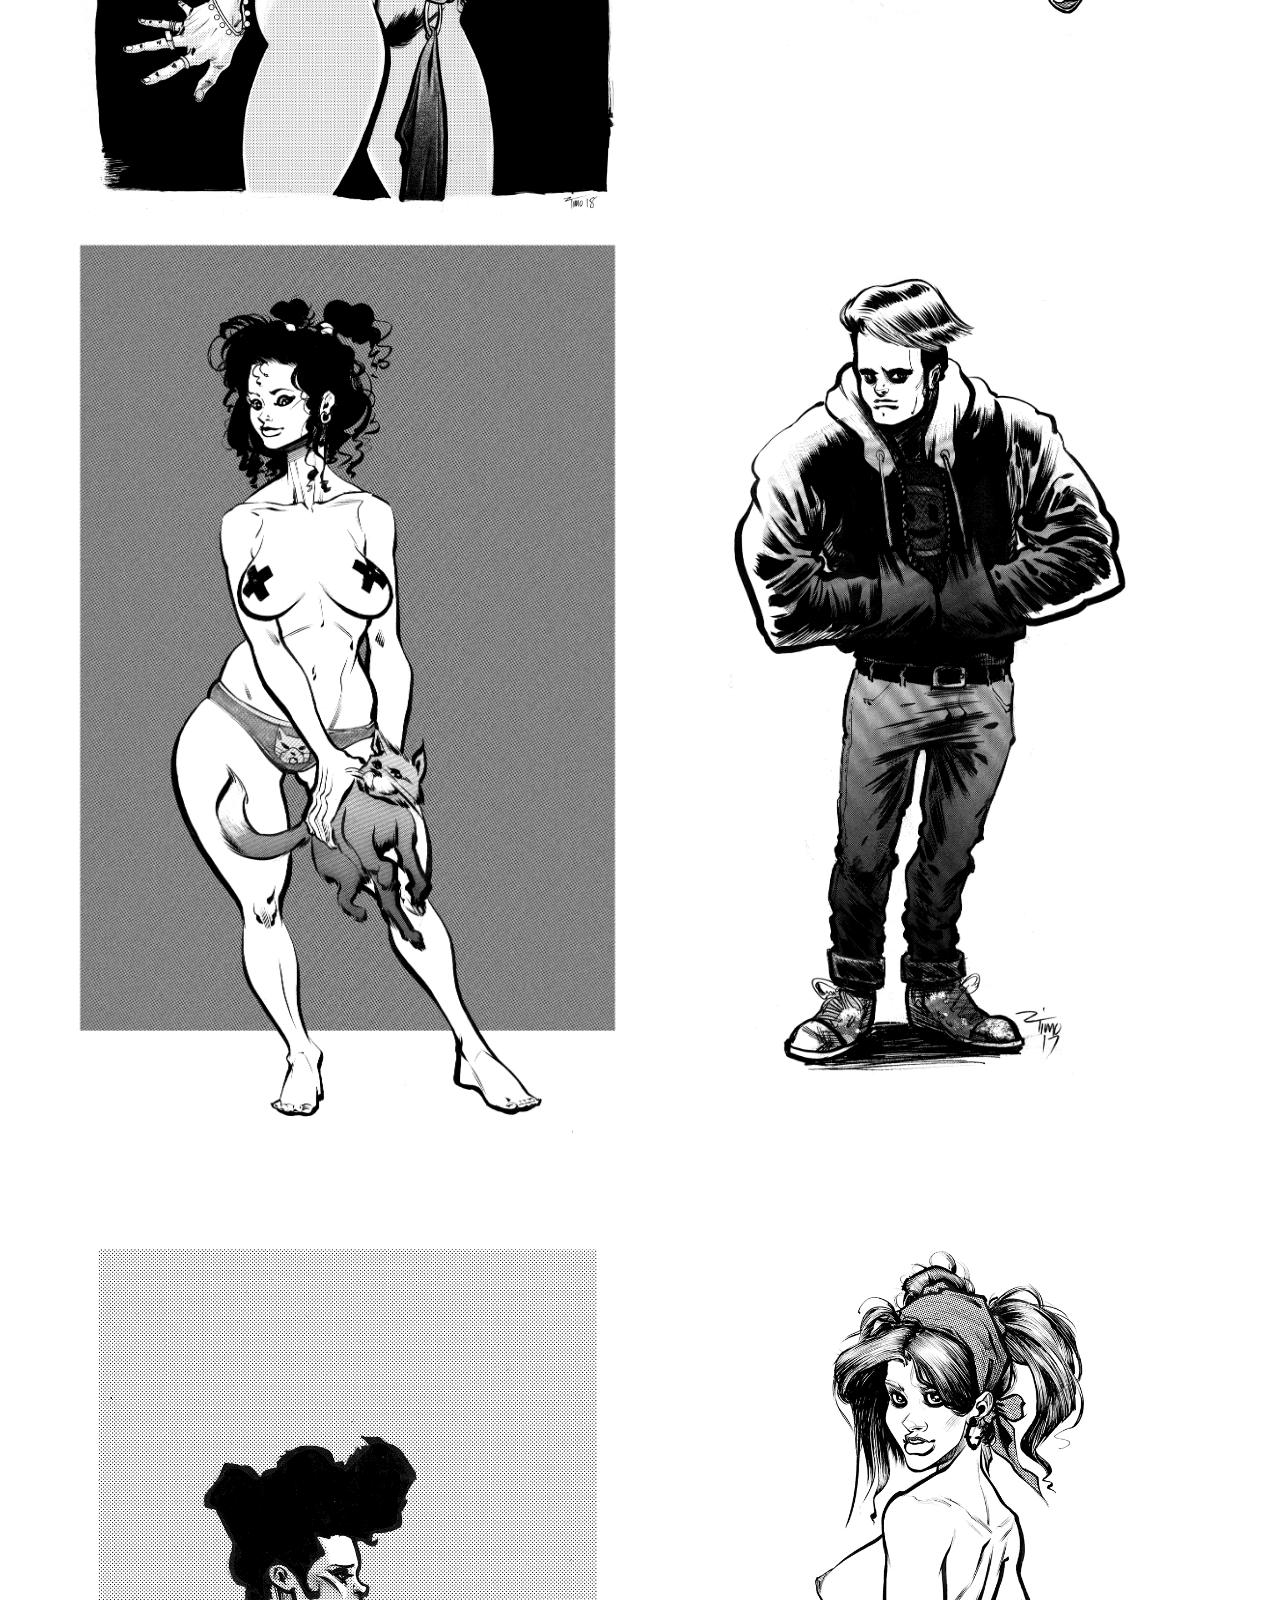
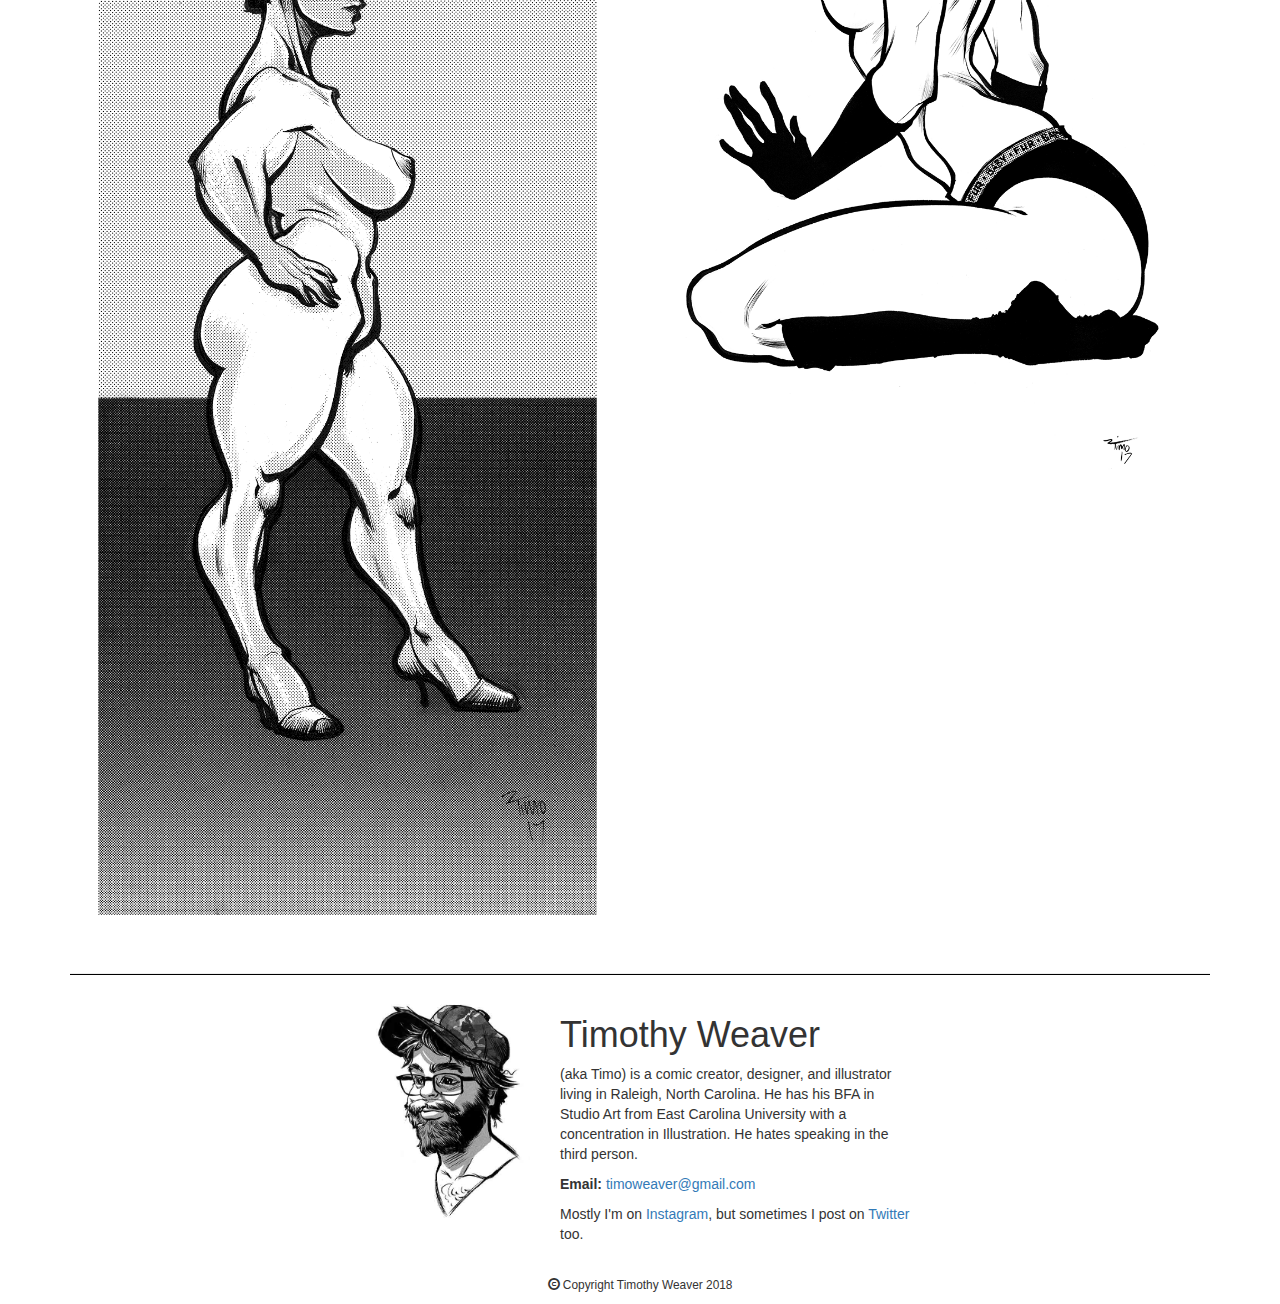
==== commit 5a196a7a: "...wrong file name" ====
--- a/index.html
+++ b/index.html
@@ -52,7 +52,7 @@
     <div class="container">
         <div class="row">
 		   <div class="col-xs-12 col-sm-6" itemscope itemtype="https://schema.org/VisualArtwork">
-                <img class="img-responsive center-block illustration" src="img/jasonvorhees.jpg" alt="illustration ink horror jason corhees friday the 13th" itemprop="image">
+                <img class="img-responsive center-block illustration" src="img/jasonvorhees.png" alt="illustration ink horror jason corhees friday the 13th" itemprop="image">
             </div>
 			<div class="col-xs-12 col-sm-6" itemscope itemtype="https://schema.org/VisualArtwork">
                 <img class="img-responsive center-block illustration" src="img/knifin.png" alt="illustration ink drawing nude halftone cheesecake " itemprop="image">
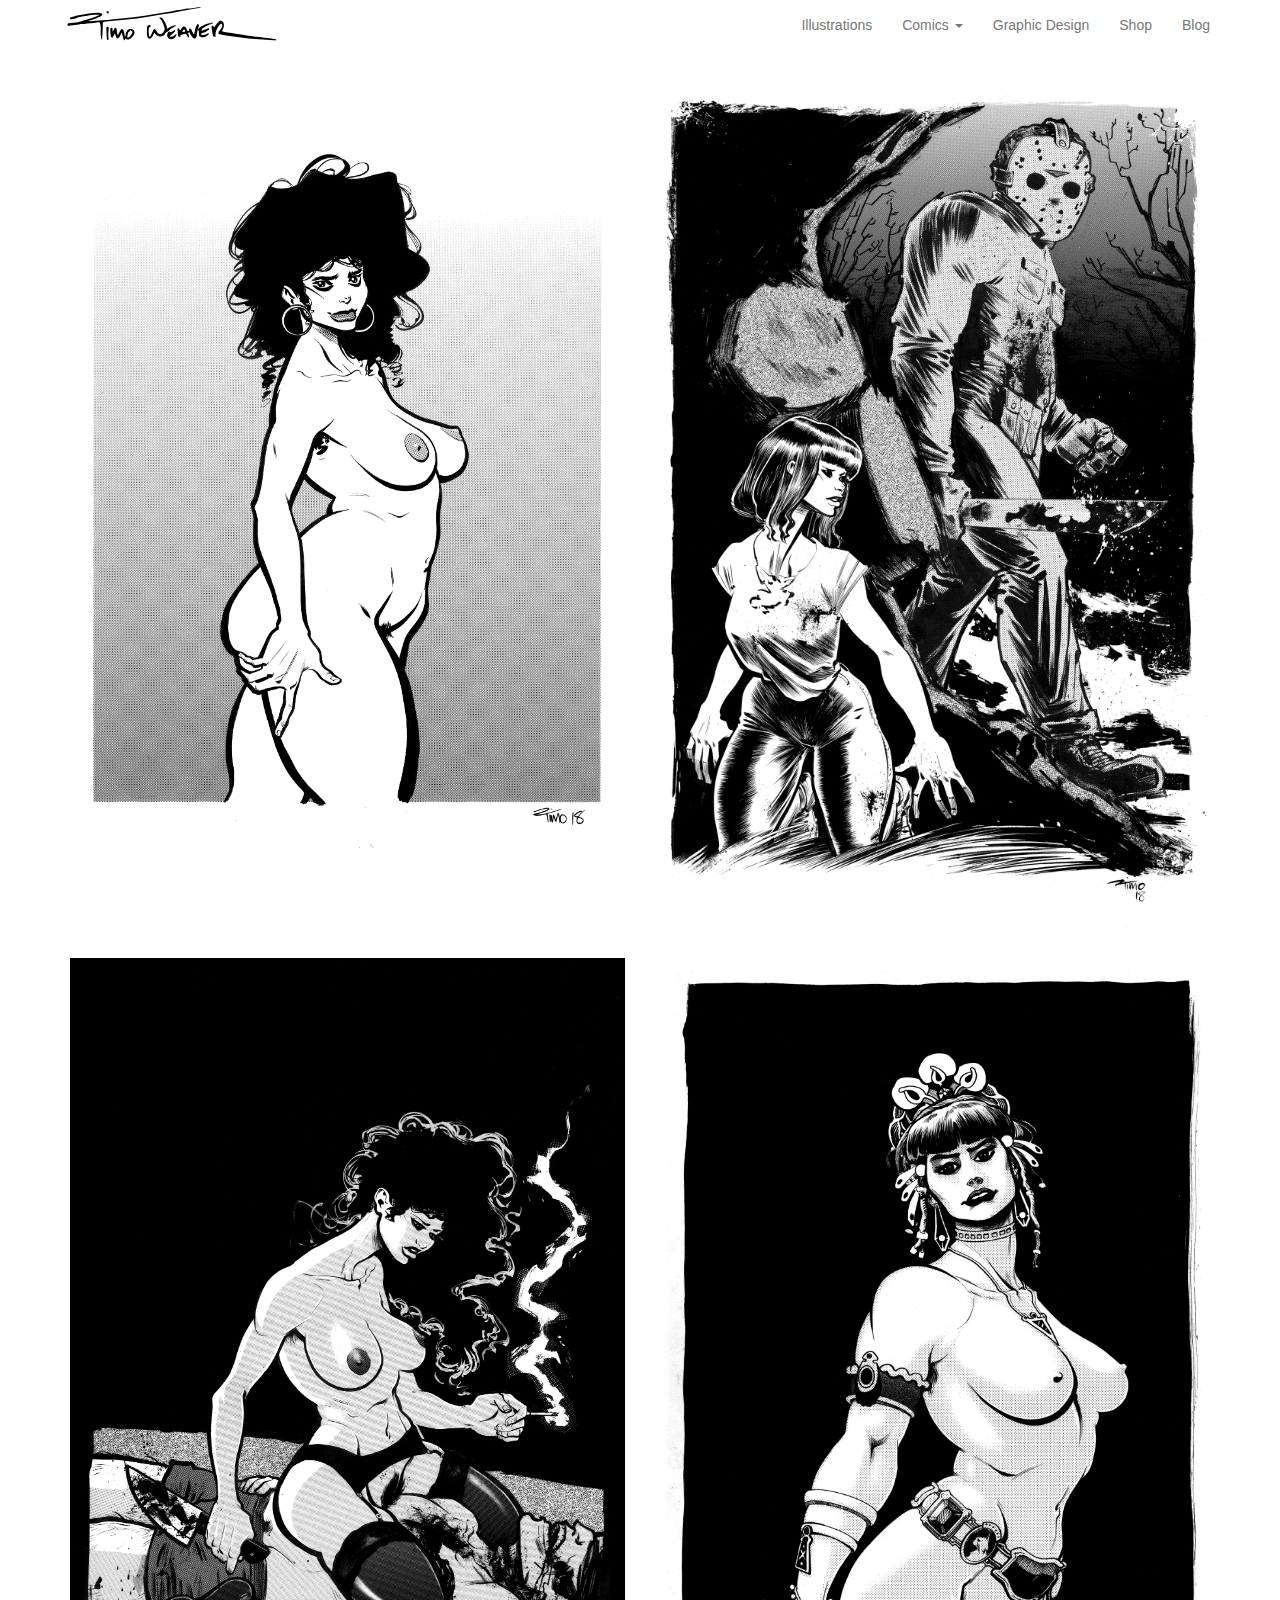
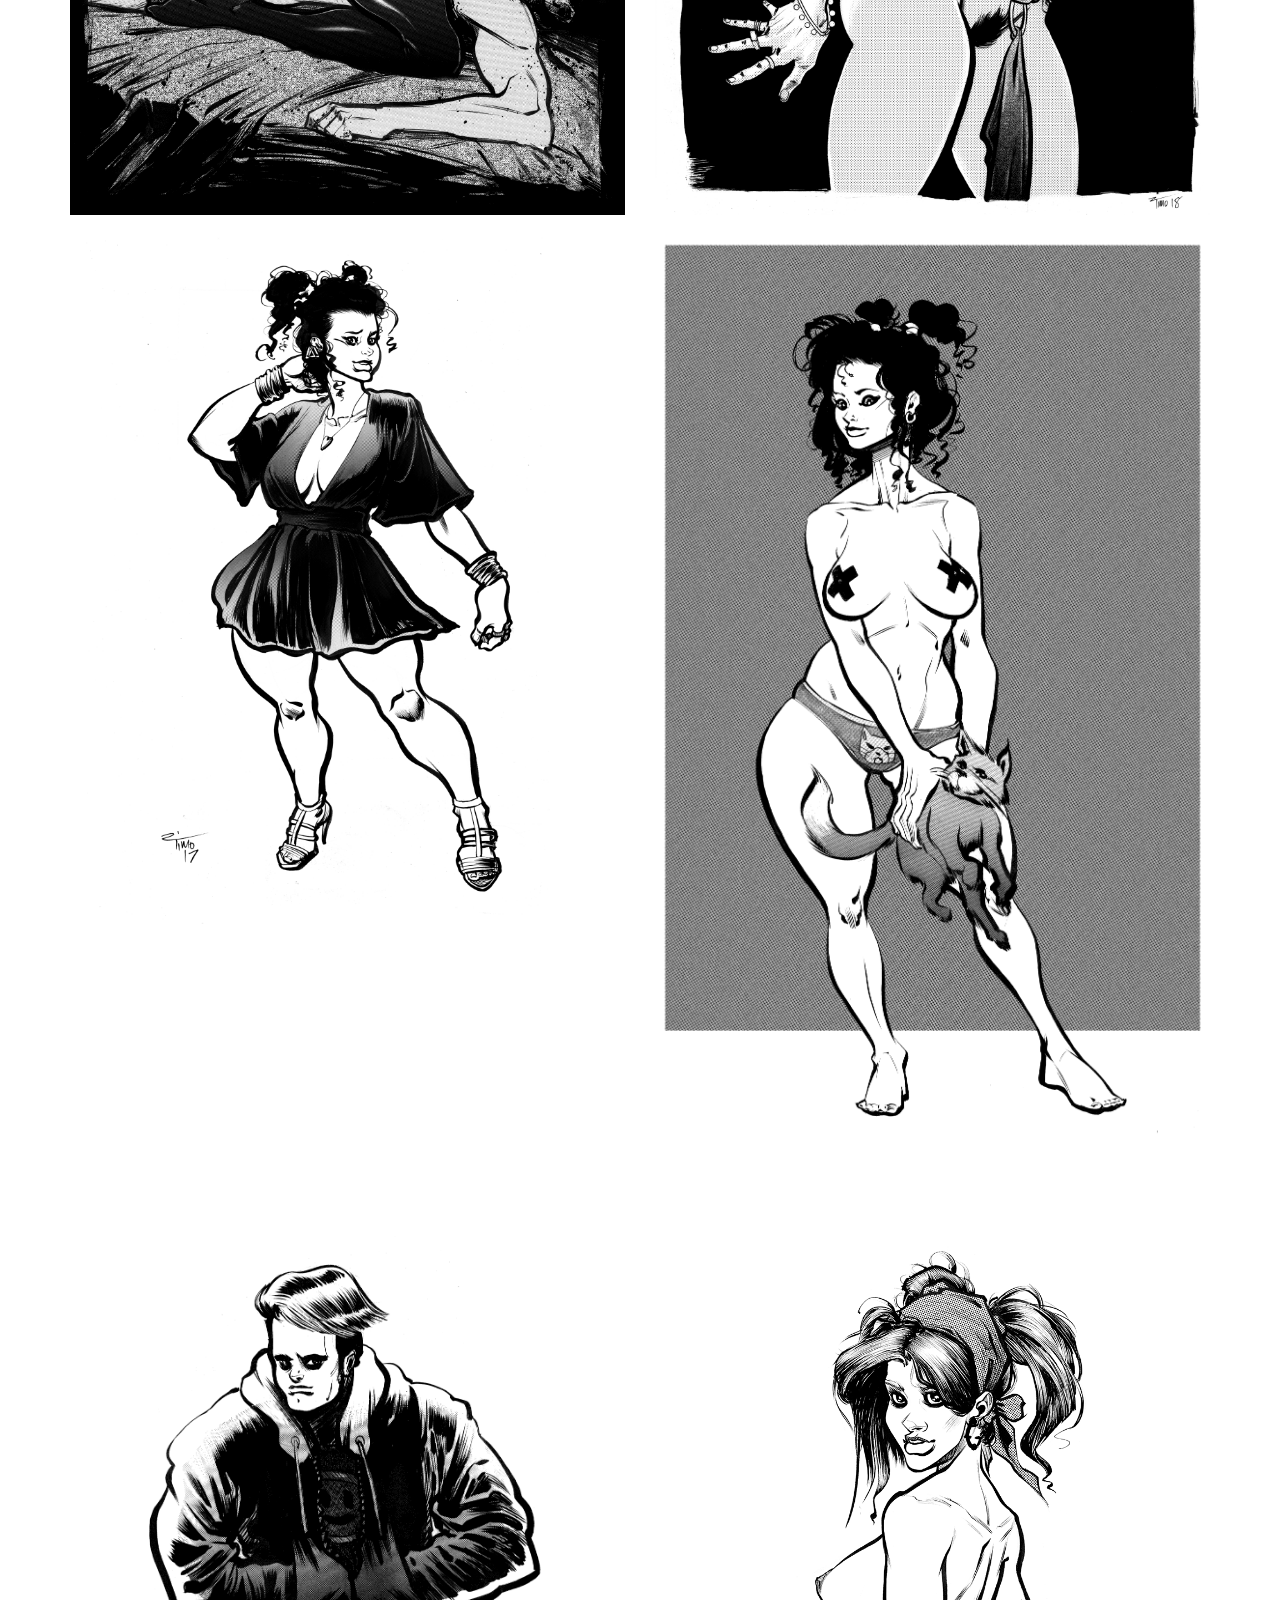
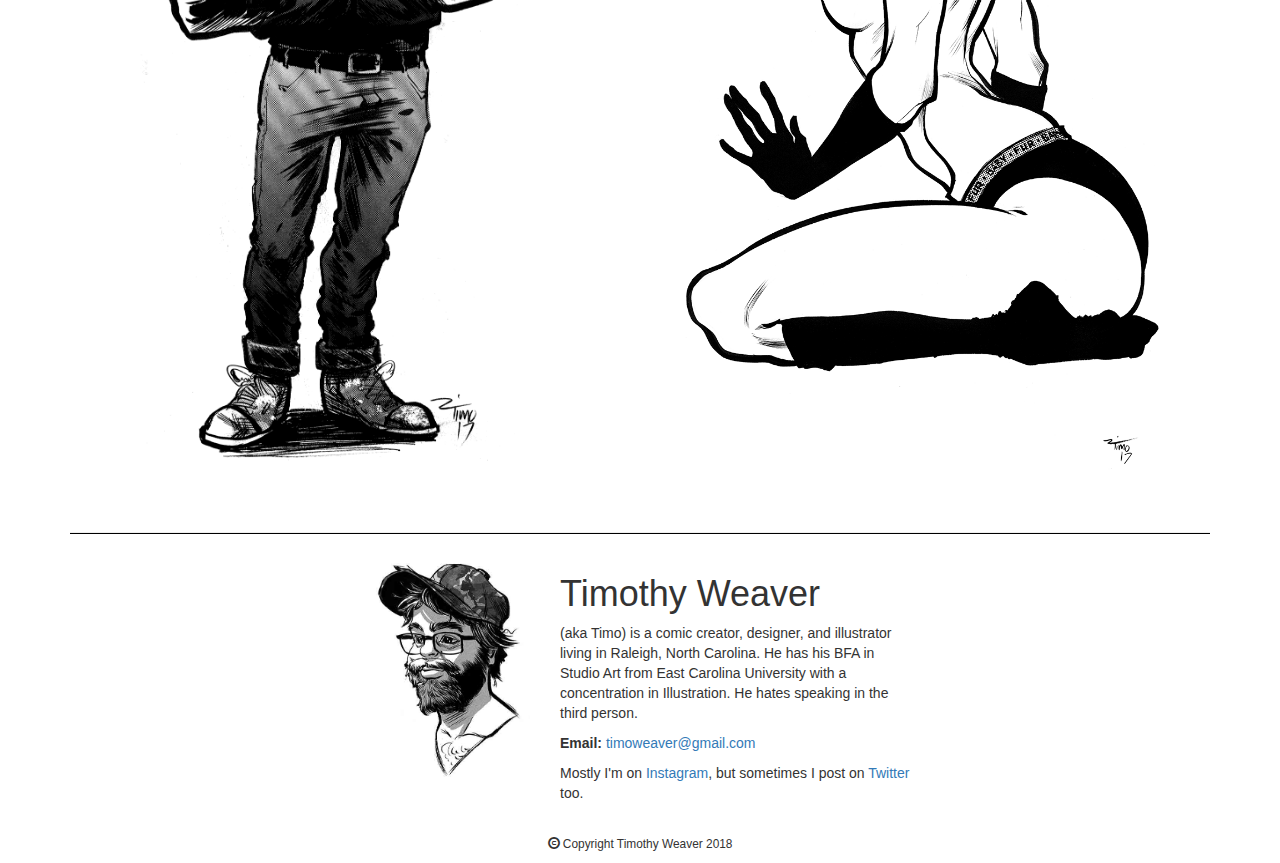
==== commit 8415203e: "New Illustration Added" ====
--- a/index.html
+++ b/index.html
@@ -51,29 +51,29 @@
     <!--Internal-->
     <div class="container">
         <div class="row">
+			<div class="col-xs-12 col-sm-6" itemscope itemtype="https://schema.org/VisualArtwork">
+                <img class="img-responsive center-block illustration" src="img/bootybooty.png" alt="illustration ink drawing cheesecake" itemprop="image">
+            </div>
 		   <div class="col-xs-12 col-sm-6" itemscope itemtype="https://schema.org/VisualArtwork">
-                <img class="img-responsive center-block illustration" src="img/jasonvorhees.png" alt="illustration ink horror jason corhees friday the 13th" itemprop="image">
+                <img class="img-responsive center-block illustration" src="img/jasonvorhees.png" alt="illustration ink horror jason vorhees friday the 13th" itemprop="image">
             </div>
+			<div class="clearfix"></div>
 			<div class="col-xs-12 col-sm-6" itemscope itemtype="https://schema.org/VisualArtwork">
                 <img class="img-responsive center-block illustration" src="img/knifin.png" alt="illustration ink drawing nude halftone cheesecake " itemprop="image">
             </div>
-			<div class="clearfix"></div>
 			<div class="col-xs-12 col-sm-6" itemscope itemtype="https://schema.org/VisualArtwork">
                 <img class="img-responsive center-block illustration" src="img/old-french.png" alt="illustration ink drawing" itemprop="image">                
             </div>
+			<div class="clearfix"></div>
             <div class="col-xs-12 col-sm-6" itemscope itemtype="https://schema.org/VisualArtwork">
                 <img class="img-responsive center-block illustration" src="img/flowy-dress-web.png" alt="illustration ink drawing" itemprop="image">
             </div>
-			<div class="clearfix"></div>
             <div class="col-xs-12 col-sm-6" itemscope itemtype="https://schema.org/VisualArtwork">
                 <img class="img-responsive center-block illustration" src="img/lastof2017.png" alt="illustration cheesecake pinup" itemprop="image">
             </div>
+			<div class="clearfix"></div>
             <div class="col-xs-12 col-sm-6" itemscope itemtype="https://schema.org/VisualArtwork">
                 <img class="img-responsive center-block illustration" src="img/bryan-tone.png" alt="illustration ink drawing" itemprop="image">
-            </div>
-			<div class="clearfix"></div>
-            <div class="col-xs-12 col-sm-6" itemscope itemtype="https://schema.org/VisualArtwork">
-                <img class="img-responsive center-block illustration" src="img/slimthick.png" alt="illustration ink drawing" itemprop="image">
             </div>
             <div class="col-xs-12 col-sm-6" itemscope itemtype="https://schema.org/VisualArtwork">
                 <img class="img-responsive center-block illustration" src="/img/furbabyundies.png" alt="illustration ink drawing" itemprop="image">
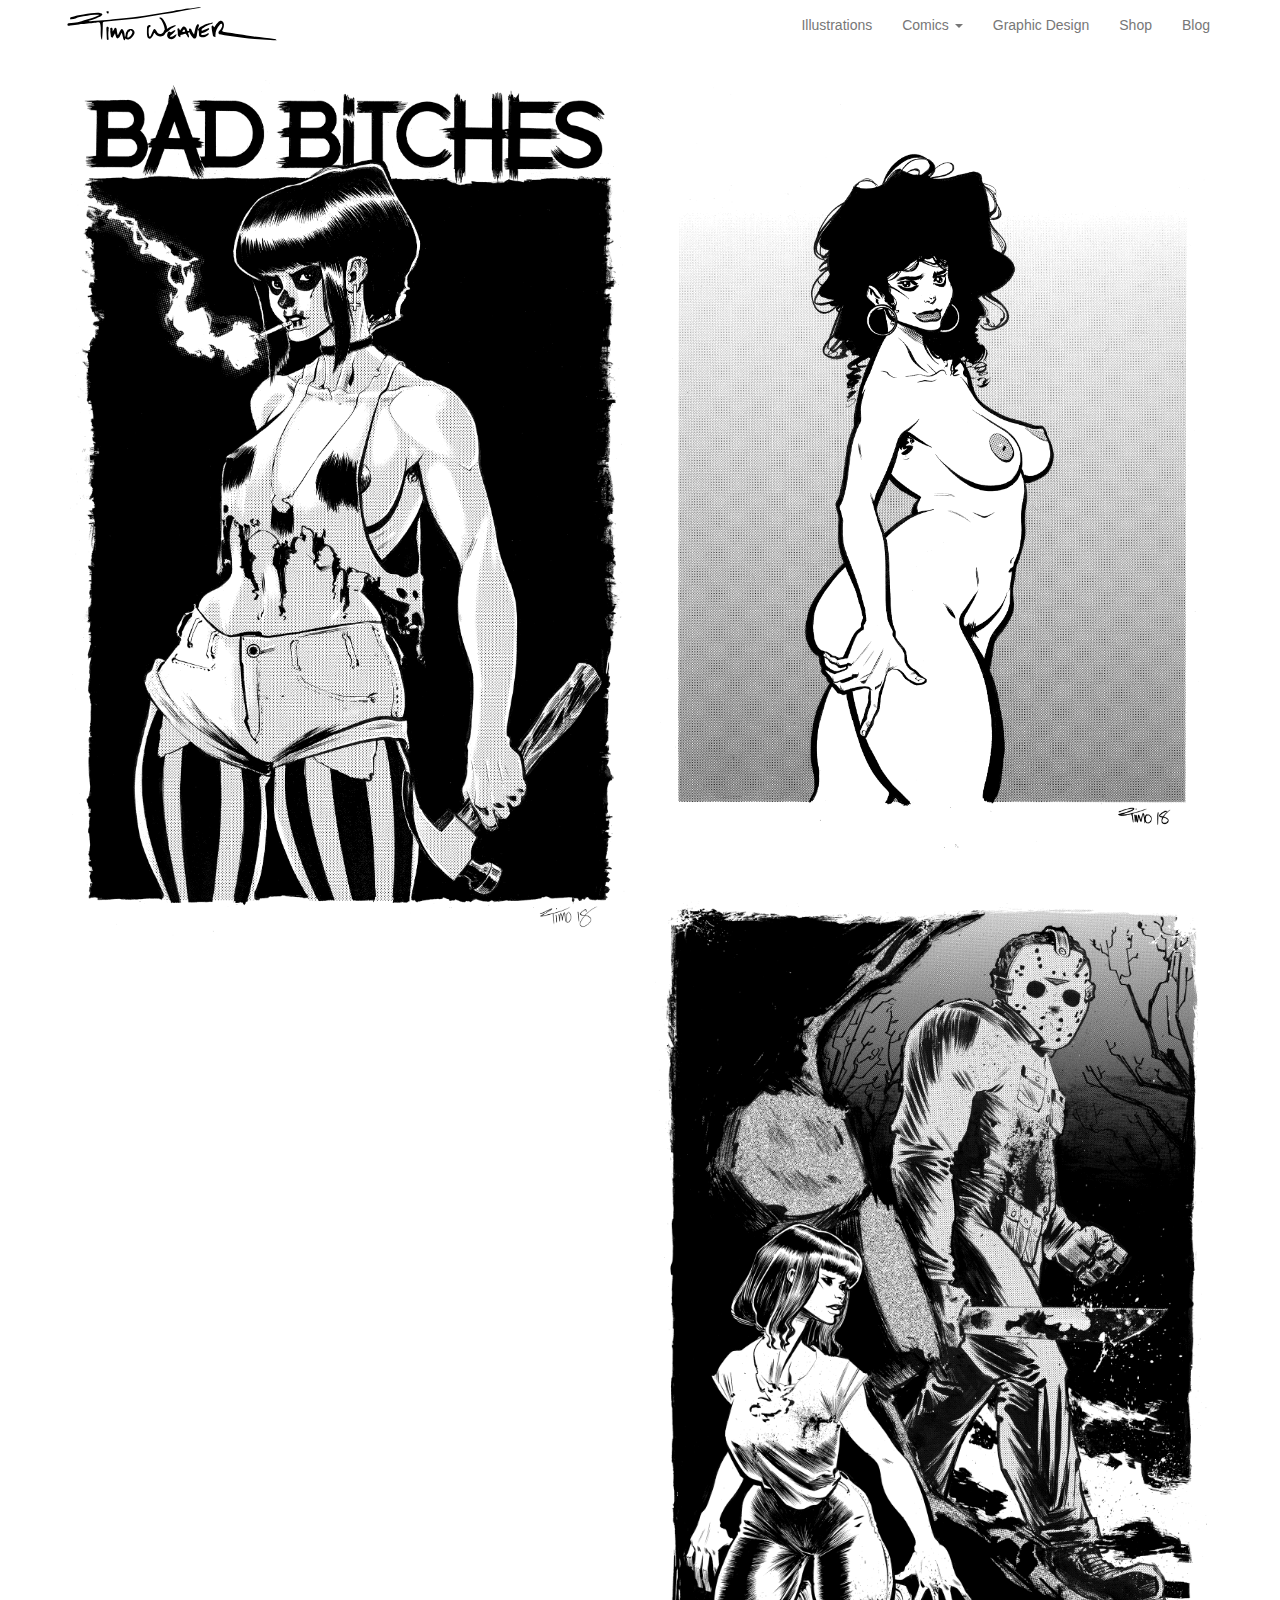
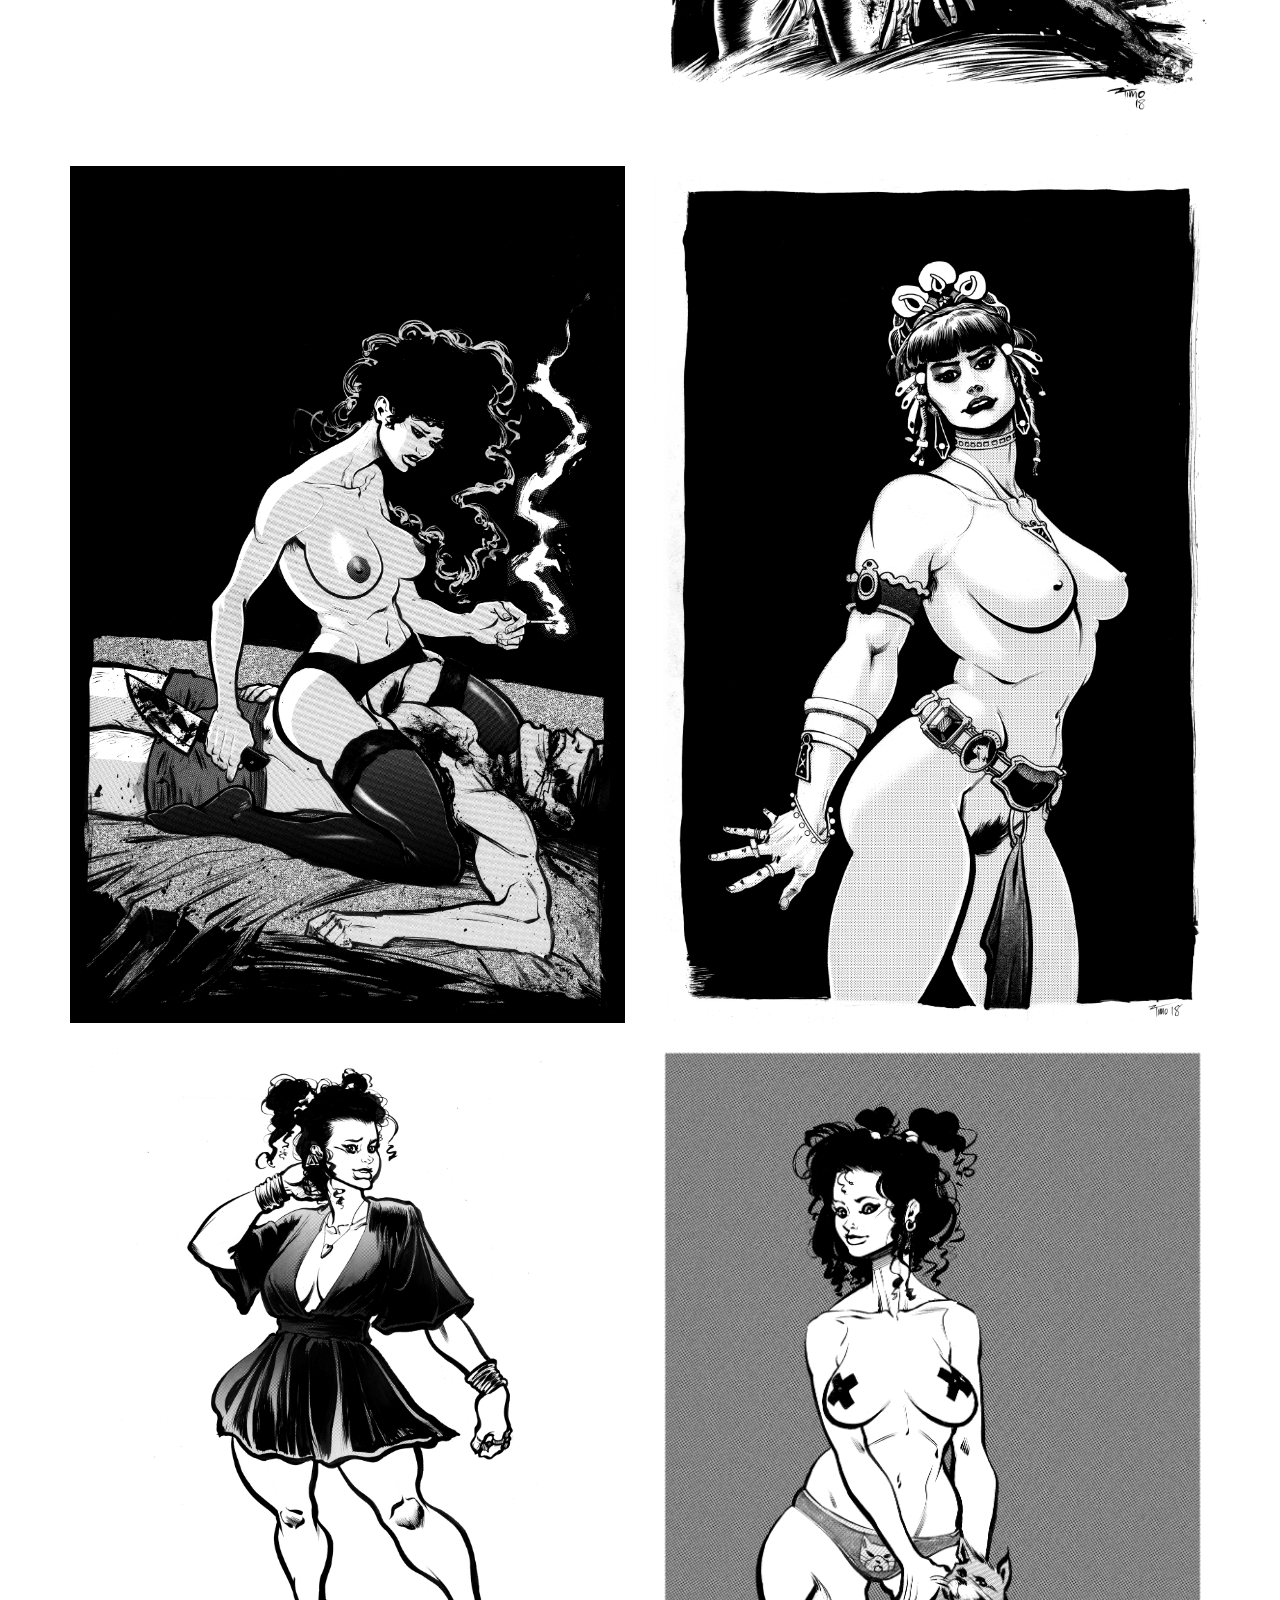
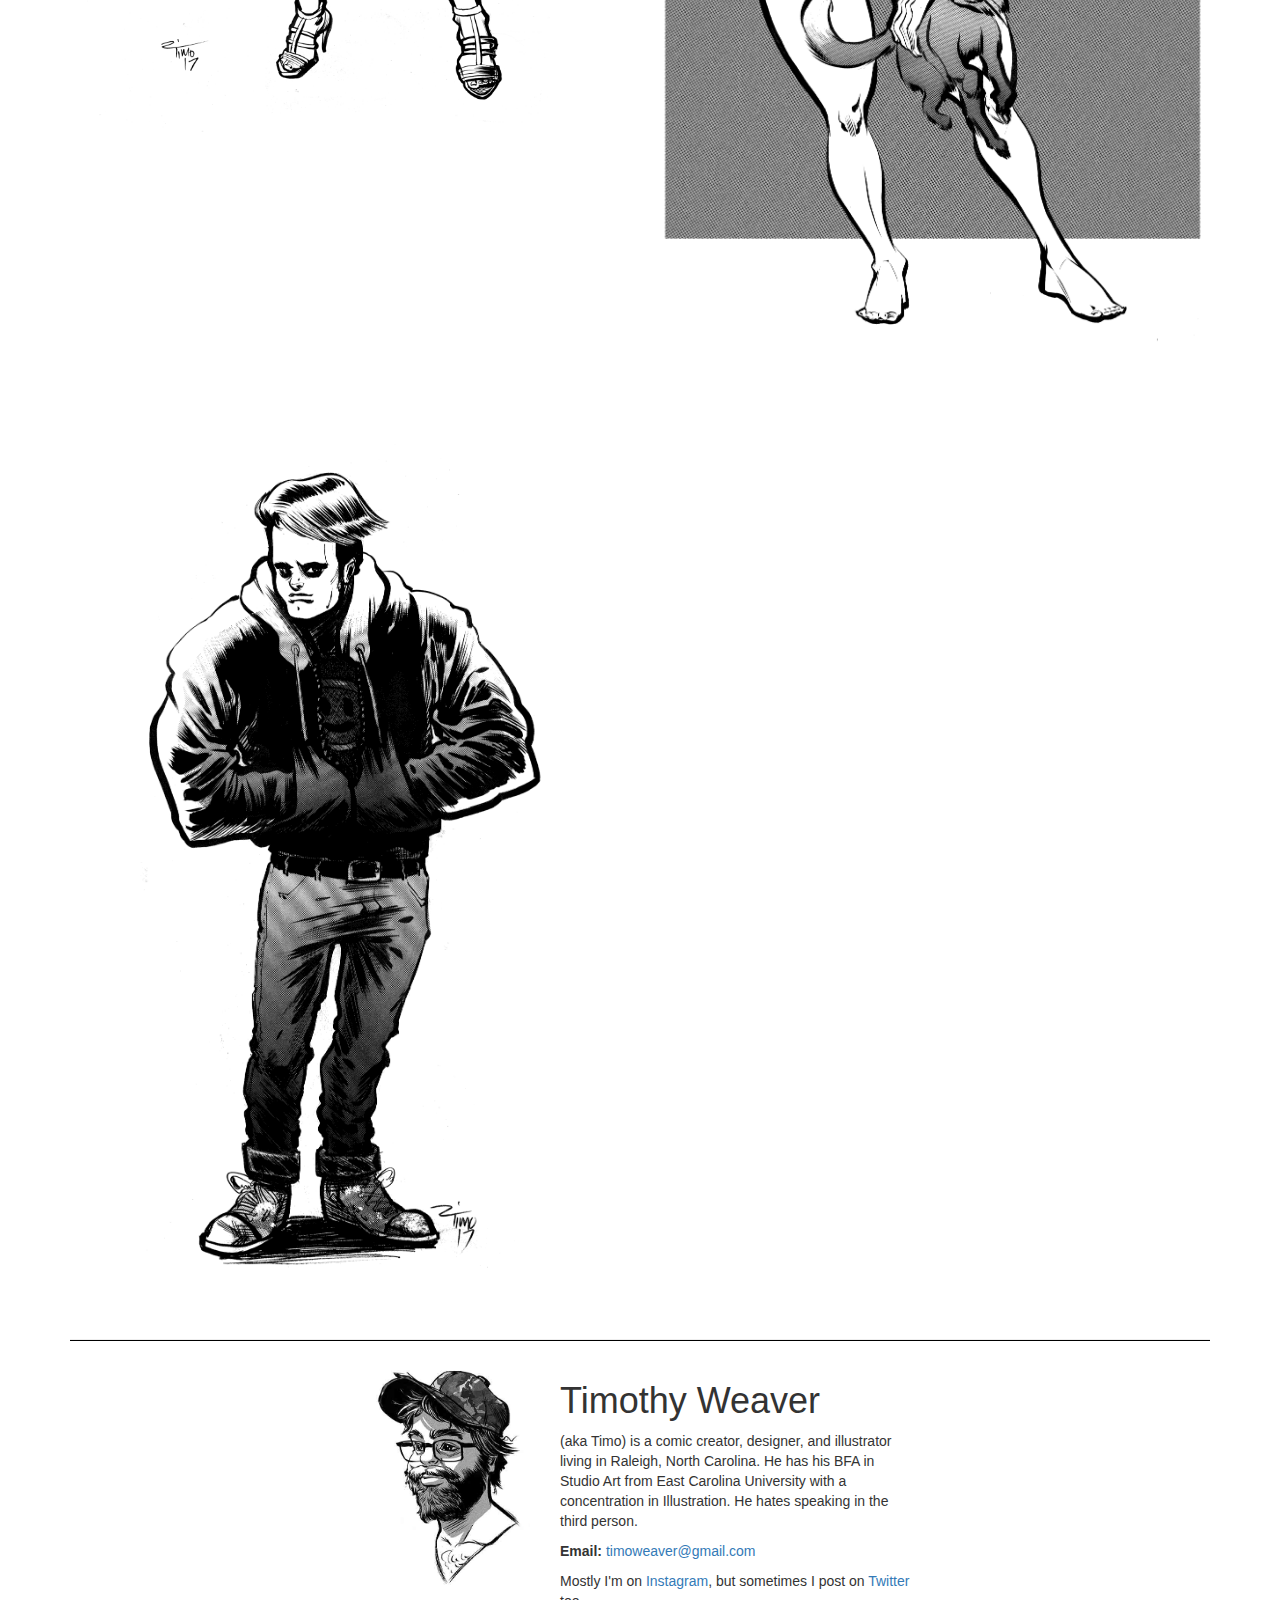
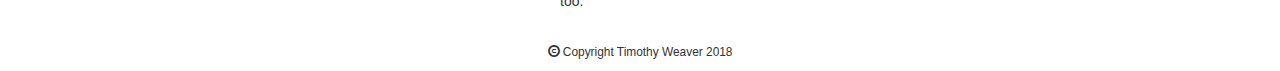
==== commit 43b97074: "bad Bitches illo added" ====
--- a/index.html
+++ b/index.html
@@ -52,6 +52,9 @@
     <div class="container">
         <div class="row">
 			<div class="col-xs-12 col-sm-6" itemscope itemtype="https://schema.org/VisualArtwork">
+                <img class="img-responsive center-block illustration" src="/img/badbitchesnew.png" alt="illustration ink drawing bad bitches halftones" itemprop="image">
+            </div>
+			<div class="col-xs-12 col-sm-6" itemscope itemtype="https://schema.org/VisualArtwork">
                 <img class="img-responsive center-block illustration" src="img/bootybooty.png" alt="illustration ink drawing cheesecake" itemprop="image">
             </div>
 		   <div class="col-xs-12 col-sm-6" itemscope itemtype="https://schema.org/VisualArtwork">
@@ -75,9 +78,6 @@
             <div class="col-xs-12 col-sm-6" itemscope itemtype="https://schema.org/VisualArtwork">
                 <img class="img-responsive center-block illustration" src="img/bryan-tone.png" alt="illustration ink drawing" itemprop="image">
             </div>
-            <div class="col-xs-12 col-sm-6" itemscope itemtype="https://schema.org/VisualArtwork">
-                <img class="img-responsive center-block illustration" src="/img/furbabyundies.png" alt="illustration ink drawing" itemprop="image">
-            </div>
         </div>
 <!--footer-->
         <div id="footer">
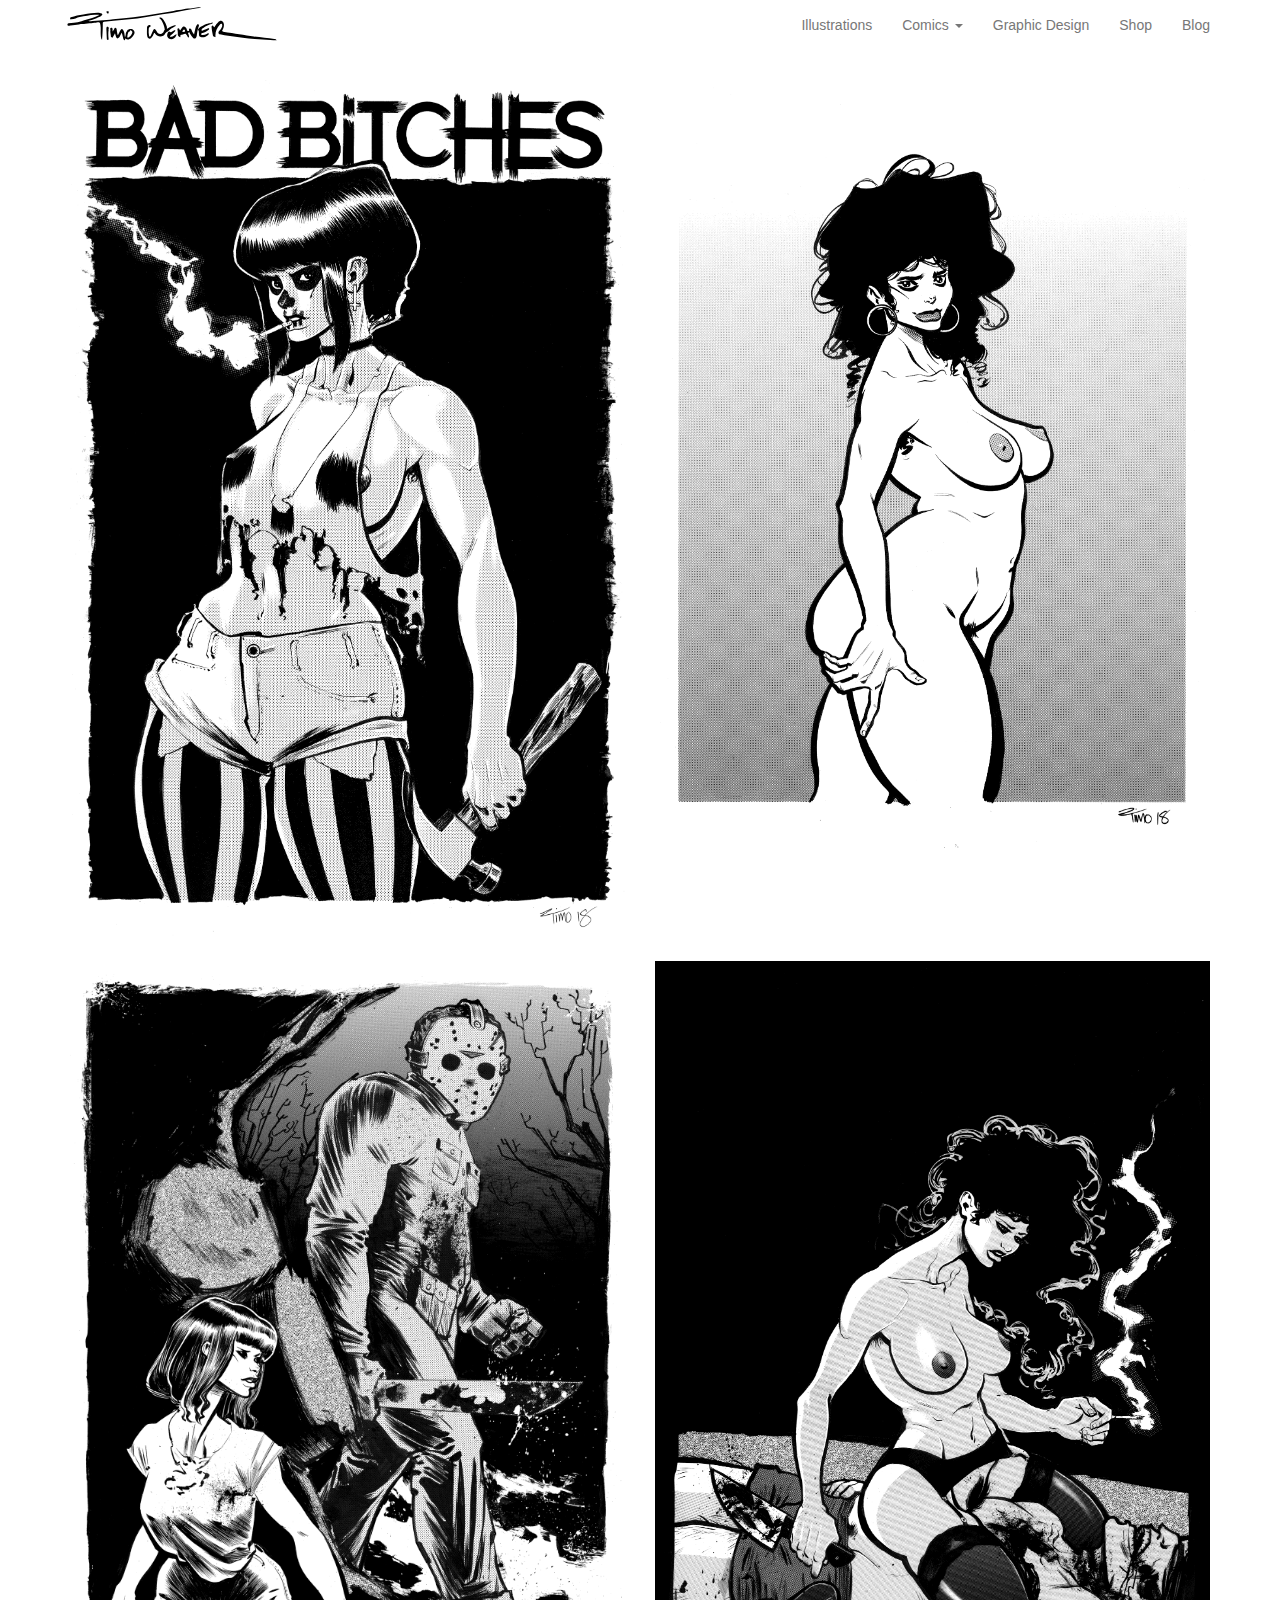
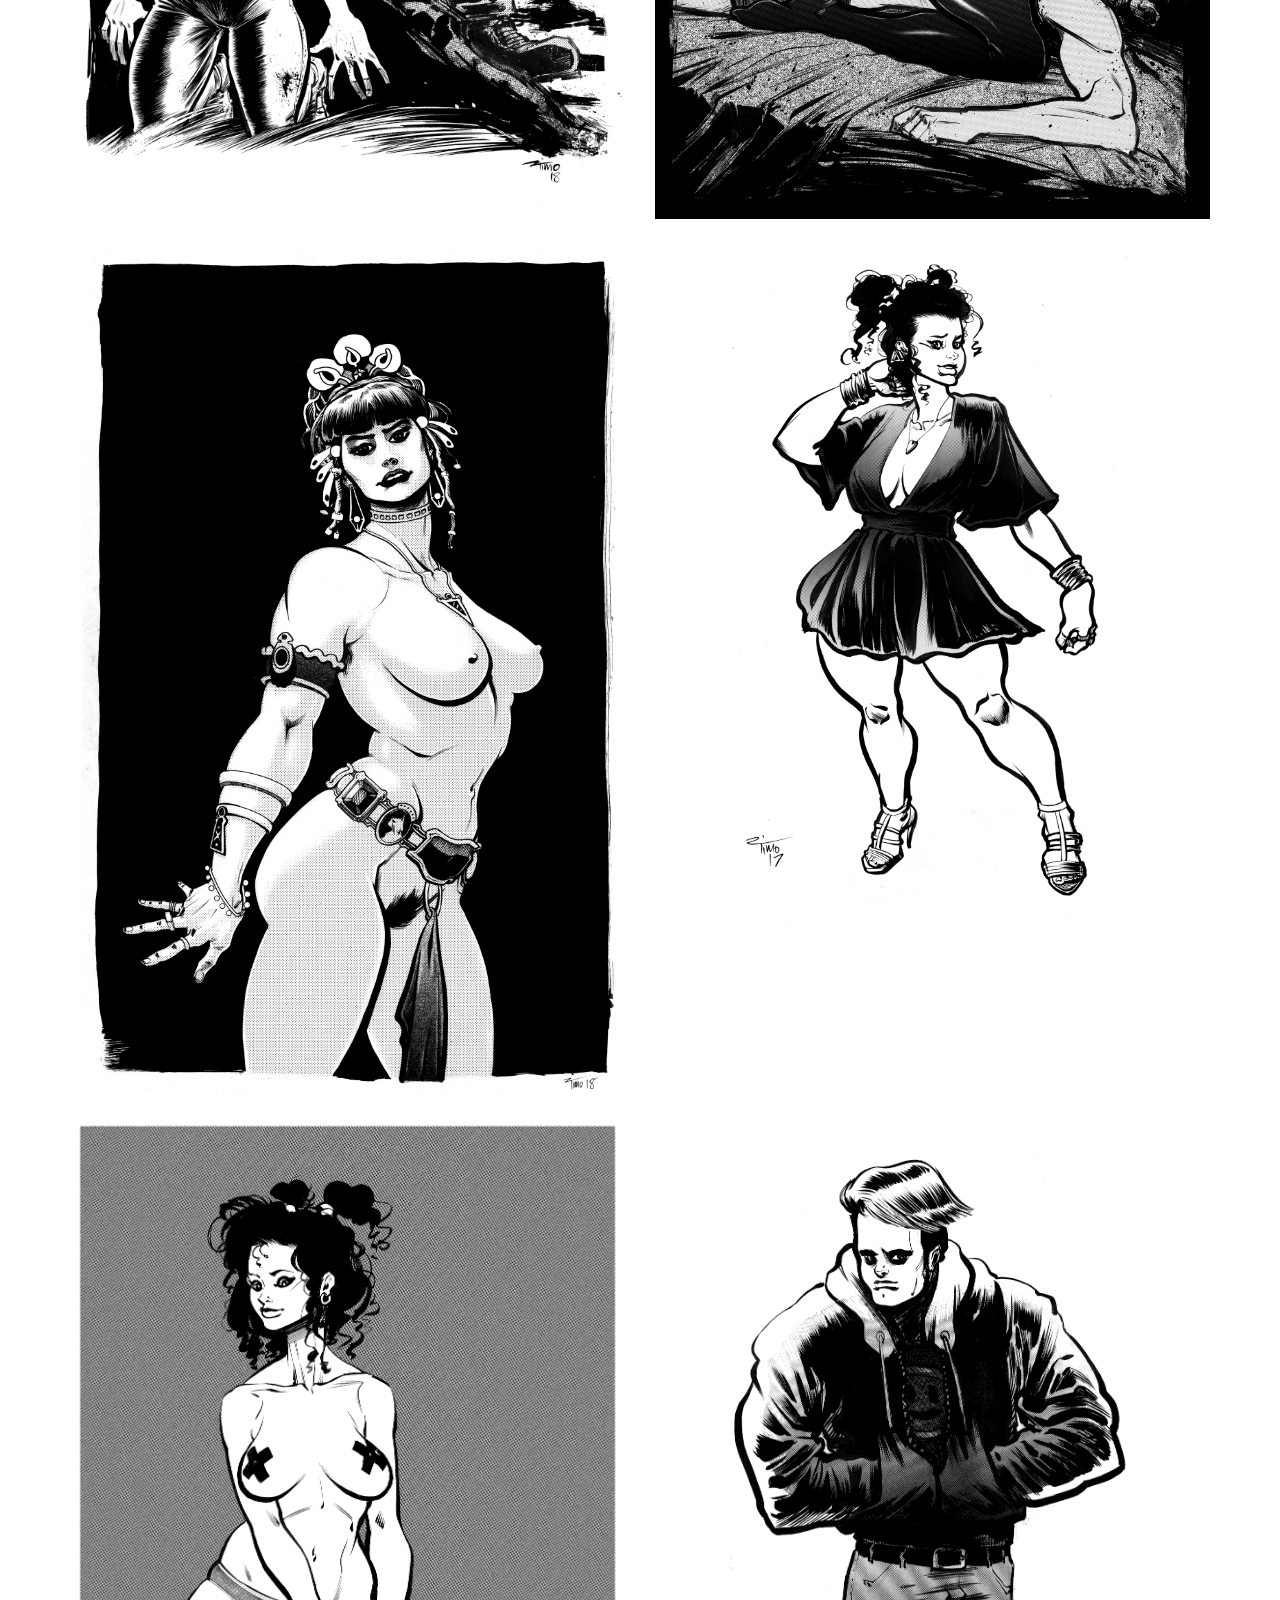
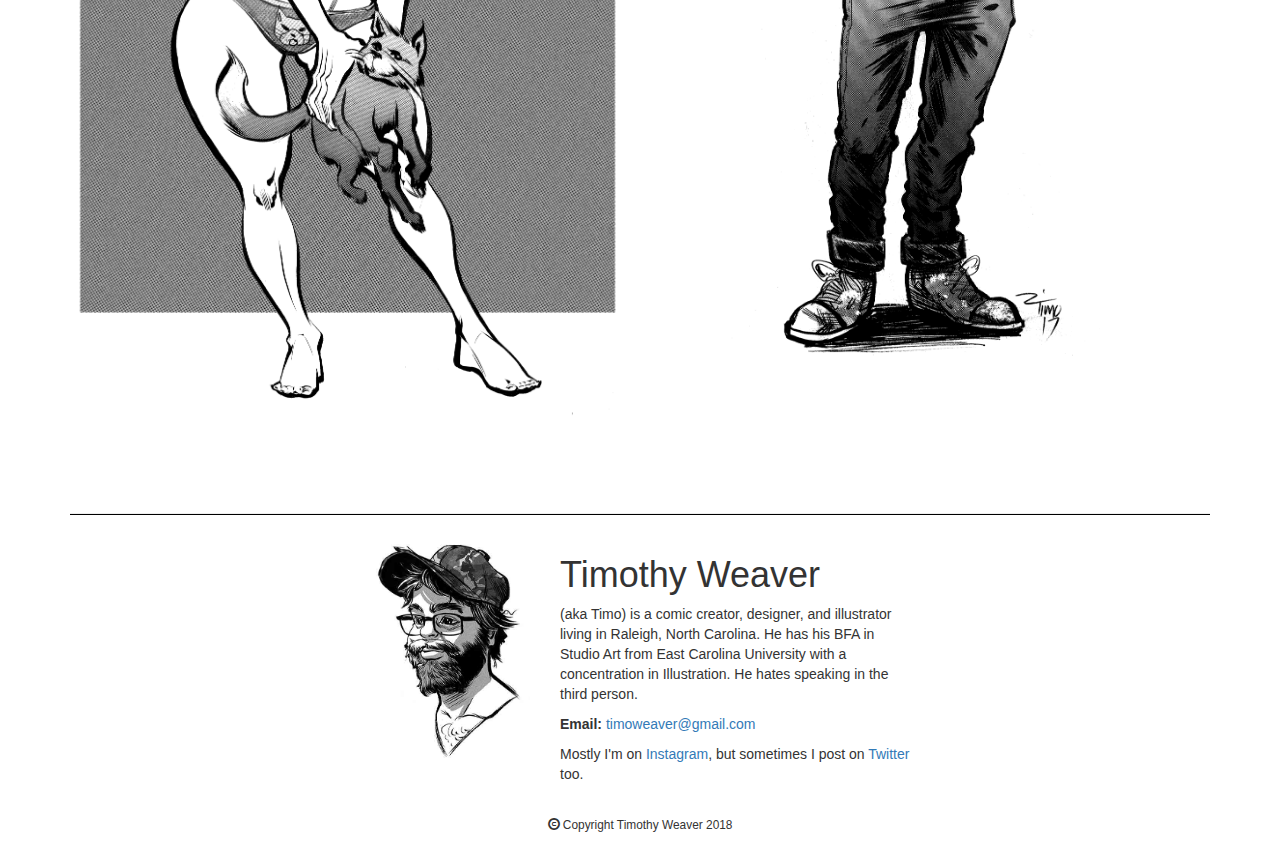
==== commit aa211846: "fucked up" ====
--- a/index.html
+++ b/index.html
@@ -57,24 +57,24 @@
 			<div class="col-xs-12 col-sm-6" itemscope itemtype="https://schema.org/VisualArtwork">
                 <img class="img-responsive center-block illustration" src="img/bootybooty.png" alt="illustration ink drawing cheesecake" itemprop="image">
             </div>
+			<div class="clearfix"></div>
 		   <div class="col-xs-12 col-sm-6" itemscope itemtype="https://schema.org/VisualArtwork">
                 <img class="img-responsive center-block illustration" src="img/jasonvorhees.png" alt="illustration ink horror jason vorhees friday the 13th" itemprop="image">
             </div>
-			<div class="clearfix"></div>
 			<div class="col-xs-12 col-sm-6" itemscope itemtype="https://schema.org/VisualArtwork">
                 <img class="img-responsive center-block illustration" src="img/knifin.png" alt="illustration ink drawing nude halftone cheesecake " itemprop="image">
             </div>
+			<div class="clearfix"></div>
 			<div class="col-xs-12 col-sm-6" itemscope itemtype="https://schema.org/VisualArtwork">
                 <img class="img-responsive center-block illustration" src="img/old-french.png" alt="illustration ink drawing" itemprop="image">                
             </div>
-			<div class="clearfix"></div>
             <div class="col-xs-12 col-sm-6" itemscope itemtype="https://schema.org/VisualArtwork">
                 <img class="img-responsive center-block illustration" src="img/flowy-dress-web.png" alt="illustration ink drawing" itemprop="image">
             </div>
+			<div class="clearfix"></div>
             <div class="col-xs-12 col-sm-6" itemscope itemtype="https://schema.org/VisualArtwork">
                 <img class="img-responsive center-block illustration" src="img/lastof2017.png" alt="illustration cheesecake pinup" itemprop="image">
             </div>
-			<div class="clearfix"></div>
             <div class="col-xs-12 col-sm-6" itemscope itemtype="https://schema.org/VisualArtwork">
                 <img class="img-responsive center-block illustration" src="img/bryan-tone.png" alt="illustration ink drawing" itemprop="image">
             </div>
